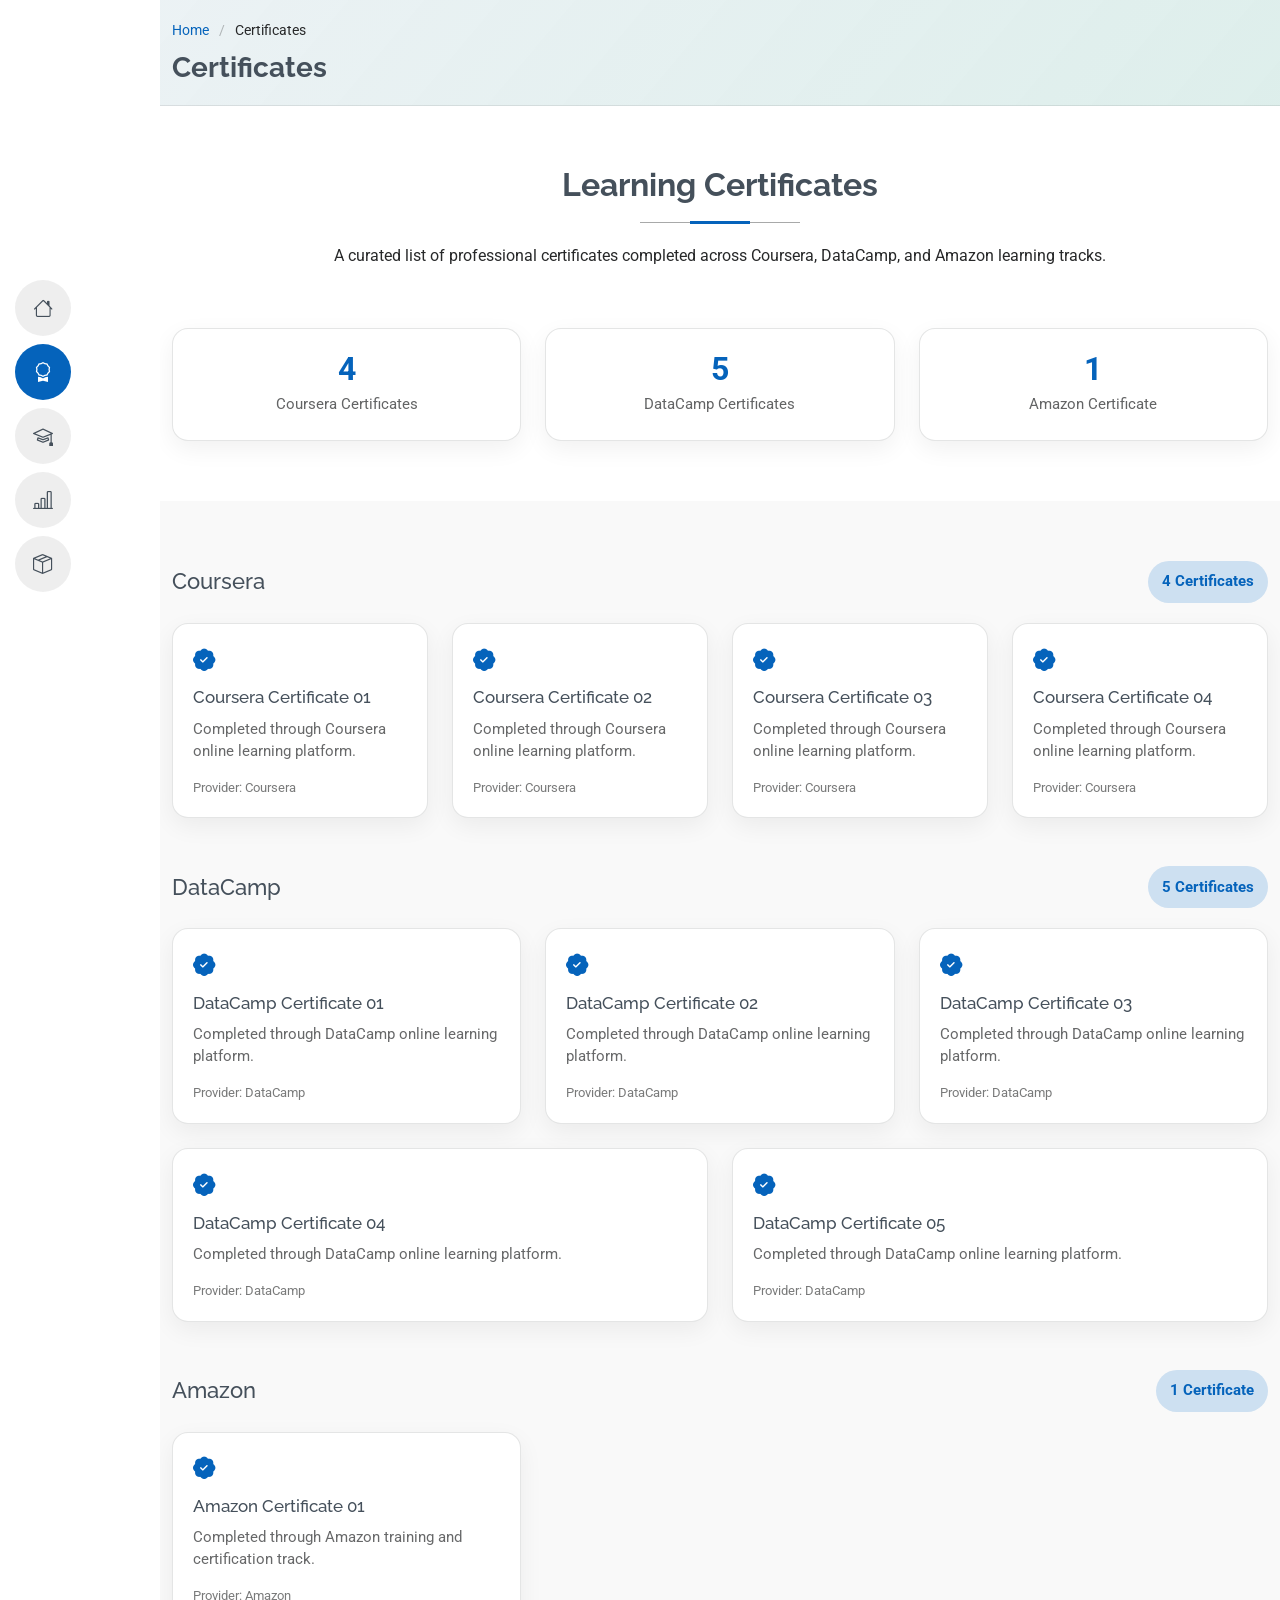
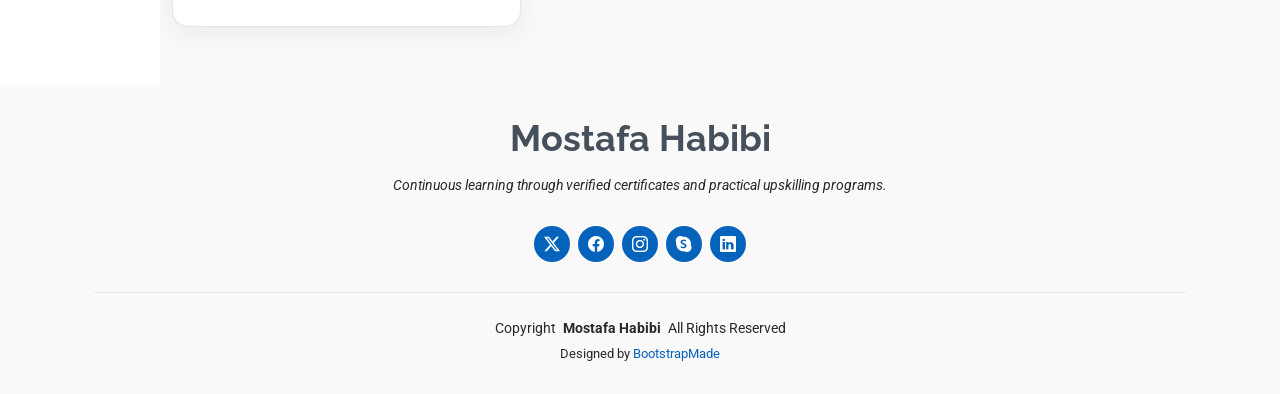
==== certificate.html @ 9004e22e "Create certificate and paper pages" ====
<!DOCTYPE html>
<html lang="en">

<head>
  <meta charset="utf-8">
  <meta content="width=device-width, initial-scale=1.0" name="viewport">
  <title>Certificates - Mostafa Habibi</title>
  <meta content="" name="description">
  <meta content="" name="keywords">

  <!-- Favicons -->
  <link href="assets/img/favicon.png" rel="icon">
  <link href="assets/img/apple-touch-icon.png" rel="apple-touch-icon">

  <!-- Fonts -->
  <link href="https://fonts.googleapis.com" rel="preconnect">
  <link href="https://fonts.gstatic.com" rel="preconnect" crossorigin>
  <link href="https://fonts.googleapis.com/css2?family=Roboto:ital,wght@0,100;0,300;0,400;0,500;0,700;0,900;1,100;1,300;1,400;1,500;1,700;1,900&family=Poppins:ital,wght@0,100;0,200;0,300;0,400;0,500;0,600;0,700;0,800;0,900;1,100;1,200;1,300;1,400;1,500;1,600;1,700;1,800;1,900&family=Raleway:ital,wght@0,100;0,200;0,300;0,400;0,500;0,600;0,700;0,800;0,900;1,100;1,200;1,300;1,400;1,500;1,600;1,700;1,800;1,900&display=swap" rel="stylesheet">

  <!-- Vendor CSS Files -->
  <link href="assets/vendor/bootstrap/css/bootstrap.min.css" rel="stylesheet">
  <link href="assets/vendor/bootstrap-icons/bootstrap-icons.css" rel="stylesheet">
  <link href="assets/vendor/aos/aos.css" rel="stylesheet">
  <link href="assets/vendor/glightbox/css/glightbox.min.css" rel="stylesheet">
  <link href="assets/vendor/swiper/swiper-bundle.min.css" rel="stylesheet">

  <!-- Main CSS File -->
  <link href="assets/css/main.css" rel="stylesheet">
  <link href="assets/css/certificate.css" rel="stylesheet">

  <!-- =======================================================
  * Template Name: MyResume
  * Template URL: https://bootstrapmade.com/free-html-bootstrap-template-my-resume/
  * Updated: Jun 29 2024 with Bootstrap v5.3.3
  * Author: BootstrapMade.com
  * License: https://bootstrapmade.com/license/
  ======================================================== -->
</head>

<body class="starter-page-page certificates-page">

  <header id="header" class="header d-flex flex-column justify-content-center">

    <i class="header-toggle d-xl-none bi bi-list"></i>

    <nav id="navmenu" class="navmenu">
      <ul>
        <li><a href="index.html"><i class="bi bi-house navicon"></i><span>Home</span></a></li>
        <li><a href="#certificate-overview" class="active"><i class="bi bi-award navicon"></i><span>Overview</span></a></li>
        <li><a href="#coursera"><i class="bi bi-mortarboard navicon"></i><span>Coursera</span></a></li>
        <li><a href="#datacamp"><i class="bi bi-bar-chart-line navicon"></i><span>DataCamp</span></a></li>
        <li><a href="#amazon"><i class="bi bi-box-seam navicon"></i><span>Amazon</span></a></li>
      </ul>
    </nav>

  </header>

  <main class="main">

    <!-- Page Title -->
    <div class="page-title" data-aos="fade">
      <div class="container">
        <nav class="breadcrumbs">
          <ol>
            <li><a href="index.html">Home</a></li>
            <li class="current">Certificates</li>
          </ol>
        </nav>
        <h1>Certificates</h1>
      </div>
    </div><!-- End Page Title -->

    <!-- Certificates Overview -->
    <section id="certificate-overview" class="certificates-overview section">

      <!-- Section Title -->
      <div class="container section-title" data-aos="fade-up">
        <h2>Learning Certificates</h2>
        <p>A curated list of professional certificates completed across Coursera, DataCamp, and Amazon learning tracks.</p>
      </div><!-- End Section Title -->

      <div class="container">
        <div class="row g-4">
          <div class="col-md-4" data-aos="fade-up" data-aos-delay="100">
            <div class="stats-card">
              <span class="stats-number">4</span>
              <p class="stats-label">Coursera Certificates</p>
            </div>
          </div>
          <div class="col-md-4" data-aos="fade-up" data-aos-delay="150">
            <div class="stats-card">
              <span class="stats-number">5</span>
              <p class="stats-label">DataCamp Certificates</p>
            </div>
          </div>
          <div class="col-md-4" data-aos="fade-up" data-aos-delay="200">
            <div class="stats-card">
              <span class="stats-number">1</span>
              <p class="stats-label">Amazon Certificate</p>
            </div>
          </div>
        </div>
      </div>

    </section><!-- /Certificates Overview -->

    <!-- Certificates List -->
    <section id="certificates-list" class="certificates-list section light-background">

      <div class="container" data-aos="fade-up">

        <div id="coursera" class="platform-block">
          <div class="platform-title">
            <h3>Coursera</h3>
            <span class="platform-count">4 Certificates</span>
          </div>
          <div class="row g-4">
            <div class="col-lg-3 col-md-6">
              <article class="certificate-card">
                <i class="bi bi-patch-check-fill cert-icon"></i>
                <h4>Coursera Certificate 01</h4>
                <p>Completed through Coursera online learning platform.</p>
                <div class="cert-meta">Provider: Coursera</div>
              </article>
            </div>
            <div class="col-lg-3 col-md-6">
              <article class="certificate-card">
                <i class="bi bi-patch-check-fill cert-icon"></i>
                <h4>Coursera Certificate 02</h4>
                <p>Completed through Coursera online learning platform.</p>
                <div class="cert-meta">Provider: Coursera</div>
              </article>
            </div>
            <div class="col-lg-3 col-md-6">
              <article class="certificate-card">
                <i class="bi bi-patch-check-fill cert-icon"></i>
                <h4>Coursera Certificate 03</h4>
                <p>Completed through Coursera online learning platform.</p>
                <div class="cert-meta">Provider: Coursera</div>
              </article>
            </div>
            <div class="col-lg-3 col-md-6">
              <article class="certificate-card">
                <i class="bi bi-patch-check-fill cert-icon"></i>
                <h4>Coursera Certificate 04</h4>
                <p>Completed through Coursera online learning platform.</p>
                <div class="cert-meta">Provider: Coursera</div>
              </article>
            </div>
          </div>
        </div>

        <div id="datacamp" class="platform-block">
          <div class="platform-title">
            <h3>DataCamp</h3>
            <span class="platform-count">5 Certificates</span>
          </div>
          <div class="row g-4">
            <div class="col-lg-4 col-md-6">
              <article class="certificate-card">
                <i class="bi bi-patch-check-fill cert-icon"></i>
                <h4>DataCamp Certificate 01</h4>
                <p>Completed through DataCamp online learning platform.</p>
                <div class="cert-meta">Provider: DataCamp</div>
              </article>
            </div>
            <div class="col-lg-4 col-md-6">
              <article class="certificate-card">
                <i class="bi bi-patch-check-fill cert-icon"></i>
                <h4>DataCamp Certificate 02</h4>
                <p>Completed through DataCamp online learning platform.</p>
                <div class="cert-meta">Provider: DataCamp</div>
              </article>
            </div>
            <div class="col-lg-4 col-md-6">
              <article class="certificate-card">
                <i class="bi bi-patch-check-fill cert-icon"></i>
                <h4>DataCamp Certificate 03</h4>
                <p>Completed through DataCamp online learning platform.</p>
                <div class="cert-meta">Provider: DataCamp</div>
              </article>
            </div>
            <div class="col-lg-6 col-md-6">
              <article class="certificate-card">
                <i class="bi bi-patch-check-fill cert-icon"></i>
                <h4>DataCamp Certificate 04</h4>
                <p>Completed through DataCamp online learning platform.</p>
                <div class="cert-meta">Provider: DataCamp</div>
              </article>
            </div>
            <div class="col-lg-6 col-md-6">
              <article class="certificate-card">
                <i class="bi bi-patch-check-fill cert-icon"></i>
                <h4>DataCamp Certificate 05</h4>
                <p>Completed through DataCamp online learning platform.</p>
                <div class="cert-meta">Provider: DataCamp</div>
              </article>
            </div>
          </div>
        </div>

        <div id="amazon" class="platform-block mb-0">
          <div class="platform-title">
            <h3>Amazon</h3>
            <span class="platform-count">1 Certificate</span>
          </div>
          <div class="row g-4">
            <div class="col-lg-4 col-md-6">
              <article class="certificate-card">
                <i class="bi bi-patch-check-fill cert-icon"></i>
                <h4>Amazon Certificate 01</h4>
                <p>Completed through Amazon training and certification track.</p>
                <div class="cert-meta">Provider: Amazon</div>
              </article>
            </div>
          </div>
        </div>

      </div>

    </section><!-- /Certificates List -->
  </main>

  <footer id="footer" class="footer position-relative light-background">
    <div class="container">
      <h3 class="sitename">Mostafa Habibi</h3>
      <p>Continuous learning through verified certificates and practical upskilling programs.</p>
      <div class="social-links d-flex justify-content-center">
        <a href=""><i class="bi bi-twitter-x"></i></a>
        <a href=""><i class="bi bi-facebook"></i></a>
        <a href=""><i class="bi bi-instagram"></i></a>
        <a href=""><i class="bi bi-skype"></i></a>
        <a href=""><i class="bi bi-linkedin"></i></a>
      </div>
      <div class="container">
        <div class="copyright">
          <span>Copyright</span> <strong class="px-1 sitename">Mostafa Habibi</strong> <span>All Rights Reserved</span>
        </div>
        <div class="credits">
          <!-- All the links in the footer should remain intact. -->
          <!-- You can delete the links only if you've purchased the pro version. -->
          <!-- Licensing information: https://bootstrapmade.com/license/ -->
          <!-- Purchase the pro version with working PHP/AJAX contact form: [buy-url] -->
          Designed by <a href="https://bootstrapmade.com/">BootstrapMade</a>
        </div>
      </div>
    </div>
  </footer>

  <!-- Scroll Top -->
  <a href="#" id="scroll-top" class="scroll-top d-flex align-items-center justify-content-center"><i class="bi bi-arrow-up-short"></i></a>

  <!-- Preloader -->
  <div id="preloader"></div>

  <!-- Vendor JS Files -->
  <script src="assets/vendor/bootstrap/js/bootstrap.bundle.min.js"></script>
  <script src="assets/vendor/php-email-form/validate.js"></script>
  <script src="assets/vendor/aos/aos.js"></script>
  <script src="assets/vendor/typed.js/typed.umd.js"></script>
  <script src="assets/vendor/purecounter/purecounter_vanilla.js"></script>
  <script src="assets/vendor/waypoints/noframework.waypoints.js"></script>
  <script src="assets/vendor/glightbox/js/glightbox.min.js"></script>
  <script src="assets/vendor/swiper/swiper-bundle.min.js"></script>

  <!-- Main JS File -->
  <script src="assets/js/main.js"></script>

</body>

</html>
---- assets/css/main.css ----
/**
* Template Name: MyResume
* Template URL: https://bootstrapmade.com/free-html-bootstrap-template-my-resume/
* Updated: Jun 29 2024 with Bootstrap v5.3.3
* Author: BootstrapMade.com
* License: https://bootstrapmade.com/license/
*/

/*--------------------------------------------------------------
# Font & Color Variables
# Help: https://bootstrapmade.com/color-system/
--------------------------------------------------------------*/
/* Fonts */
:root {
  --default-font: "Roboto",  system-ui, -apple-system, "Segoe UI", Roboto, "Helvetica Neue", Arial, "Noto Sans", "Liberation Sans", sans-serif, "Apple Color Emoji", "Segoe UI Emoji", "Segoe UI Symbol", "Noto Color Emoji";
  --heading-font: "Raleway",  sans-serif;
  --nav-font: "Poppins",  sans-serif;
}

/* Global Colors - The following color variables are used throughout the website. Updating them here will change the color scheme of the entire website */
:root { 
  --background-color: #ffffff; /* Background color for the entire website, including individual sections */
  --default-color: #272829; /* Default color used for the majority of the text content across the entire website */
  --heading-color: #45505b; /* Color for headings, subheadings and title throughout the website */
  --accent-color: #0563bb; /* Accent color that represents your brand on the website. It's used for buttons, links, and other elements that need to stand out */
  --surface-color: #ffffff; /* The surface color is used as a background of boxed elements within sections, such as cards, icon boxes, or other elements that require a visual separation from the global background. */
  --contrast-color: #ffffff; /* Contrast color for text, ensuring readability against backgrounds of accent, heading, or default colors. */
}

/* Nav Menu Colors - The following color variables are used specifically for the navigation menu. They are separate from the global colors to allow for more customization options */
:root {
  --nav-color: #45505b;  /* The default color of the main navmenu links */
  --nav-hover-color: #0563bb; /* Applied to main navmenu links when they are hovered over or active */
  --nav-mobile-background-color: #ffffff; /* Used as the background color for mobile navigation menu */
  --nav-dropdown-background-color: #ffffff; /* Used as the background color for dropdown items that appear when hovering over primary navigation items */
  --nav-dropdown-color: #212529; /* Used for navigation links of the dropdown items in the navigation menu. */
  --nav-dropdown-hover-color: #0563bb; /* Similar to --nav-hover-color, this color is applied to dropdown navigation links when they are hovered over. */
}

/* Color Presets - These classes override global colors when applied to any section or element, providing reuse of the sam color scheme. */

.light-background {
  --background-color: #f9f9f9;
  --surface-color: #ffffff;
}

.dark-background {
  --background-color: #060606;
  --default-color: #ffffff;
  --heading-color: #ffffff;
  --surface-color: #252525;
  --contrast-color: #ffffff;
}

/* Smooth scroll */
:root {
  scroll-behavior: smooth;
}

/*--------------------------------------------------------------
# General Styling & Shared Classes
--------------------------------------------------------------*/
body {
  color: var(--default-color);
  background-color: var(--background-color);
  font-family: var(--default-font);
}

a {
  color: var(--accent-color);
  text-decoration: none;
  transition: 0.3s;
}

a:hover {
  color: color-mix(in srgb, var(--accent-color), transparent 25%);
  text-decoration: none;
}

h1,
h2,
h3,
h4,
h5,
h6 {
  color: var(--heading-color);
  font-family: var(--heading-font);
}

/* PHP Email Form Messages
------------------------------*/
.php-email-form .error-message {
  display: none;
  background: #df1529;
  color: #ffffff;
  text-align: left;
  padding: 15px;
  margin-bottom: 24px;
  font-weight: 600;
}

.php-email-form .sent-message {
  display: none;
  color: #ffffff;
  background: #059652;
  text-align: center;
  padding: 15px;
  margin-bottom: 24px;
  font-weight: 600;
}

.php-email-form .loading {
  display: none;
  background: var(--surface-color);
  text-align: center;
  padding: 15px;
  margin-bottom: 24px;
}

.php-email-form .loading:before {
  content: "";
  display: inline-block;
  border-radius: 50%;
  width: 24px;
  height: 24px;
  margin: 0 10px -6px 0;
  border: 3px solid var(--accent-color);
  border-top-color: var(--surface-color);
  animation: php-email-form-loading 1s linear infinite;
}

@keyframes php-email-form-loading {
  0% {
    transform: rotate(0deg);
  }

  100% {
    transform: rotate(360deg);
  }
}

/*--------------------------------------------------------------
# Global Header
--------------------------------------------------------------*/
.header {
  color: var(--default-color);
  position: fixed;
  top: 0;
  left: 0;
  bottom: 0;
  padding: 0 15px;
  transition: all ease-in-out 0.3s;
  overflow-y: auto;
  z-index: 997;
  min-width: 200px;
}

@media (max-width: 1199px) {
  .header {
    background-color: var(--background-color);
    border-right: 1px solid color-mix(in srgb, var(--default-color), transparent 90%);
    width: 300px;
    left: -100%;
  }
}

@media (min-width: 1200px) and (max-width: 1600px) {
  .header~main {
    margin-left: 160px;
  }

  .header~main .hero {
    margin-left: -160px;
    width: 100vw;
  }
}

.header.header-show {
  left: 0;
}

.header .header-toggle {
  color: var(--contrast-color);
  background-color: var(--accent-color);
  font-size: 22px;
  display: flex;
  align-items: center;
  justify-content: center;
  width: 40px;
  height: 40px;
  border-radius: 50%;
  cursor: pointer;
  position: fixed;
  top: 15px;
  right: 15px;
  z-index: 9999;
  transition: background-color 0.3s;
}

.header .header-toggle:hover {
  color: var(--contrast-color);
  background-color: color-mix(in srgb, var(--accent-color) 90%, white 15%);
}

/*--------------------------------------------------------------
# Navigation Menu
--------------------------------------------------------------*/
.navmenu {
  padding: 0;
  z-index: 9997;
}

.navmenu ul {
  list-style: none;
  padding: 0 0 20px 0;
  margin: 0;
  width: 140px;
}

.navmenu a,
.navmenu a:focus {
  color: var(--nav-color);
  font-family: var(--nav-font);
  display: flex;
  align-items: center;
  padding: 10px 18px;
  margin-bottom: 8px;
  font-size: 15px;
  border-radius: 50px;
  background: color-mix(in srgb, var(--default-color), transparent 92%);
  height: 56px;
  width: 100%;
  overflow: hidden;
  transition: 0.3s;
}

.navmenu a i,
.navmenu a:focus i {
  font-size: 20px;
}

.navmenu a span,
.navmenu a:focus span {
  padding: 0 5px 0 7px;
}

@media (min-width: 992px) {

  .navmenu a,
  .navmenu a:focus {
    max-width: 56px;
  }

  .navmenu a span,
  .navmenu a:focus span {
    display: none;
  }
}

.navmenu a:hover,
.navmenu .active,
.navmenu .active:focus,
.navmenu li:hover>a {
  color: var(--contrast-color);
  background: var(--nav-hover-color);
}

.navmenu a:hover,
.navmenu li:hover>a {
  max-width: 100%;
  color: var(--contrast-color);
}

.navmenu a:hover span,
.navmenu li:hover>a span {
  display: block;
}

/*--------------------------------------------------------------
# Global Footer
--------------------------------------------------------------*/
.footer {
  color: var(--default-color);
  background-color: var(--background-color);
  font-size: 14px;
  text-align: center;
  padding: 30px 0;
  position: relative;
}

.footer h3 {
  font-size: 36px;
  font-weight: 700;
  position: relative;
  padding: 0;
  margin: 0 0 15px 0;
}

.footer p {
  font-size: 15;
  font-style: italic;
  padding: 0;
  margin: 0 0 30px 0;
}

.footer .social-links {
  margin: 0 0 30px 0;
}

.footer .social-links a {
  font-size: 16px;
  display: flex;
  align-items: center;
  justify-content: center;
  background: var(--accent-color);
  color: var(--contrast-color);
  line-height: 1;
  margin: 0 4px;
  border-radius: 50%;
  text-align: center;
  width: 36px;
  height: 36px;
  transition: 0.3s;
}

.footer .social-links a:hover {
  background: color-mix(in srgb, var(--accent-color), transparent 20%);
  text-decoration: none;
}

.footer .copyright {
  padding-top: 25px;
  border-top: 1px solid color-mix(in srgb, var(--default-color), transparent 90%);
}

.footer .credits {
  font-size: 13px;
  padding-top: 5px;
}

/*--------------------------------------------------------------
# Preloader
--------------------------------------------------------------*/
#preloader {
  position: fixed;
  inset: 0;
  z-index: 999999;
  overflow: hidden;
  background: var(--background-color);
  transition: all 0.6s ease-out;
}

#preloader:before {
  content: "";
  position: fixed;
  top: calc(50% - 30px);
  left: calc(50% - 30px);
  border: 6px solid #ffffff;
  border-color: var(--accent-color) transparent var(--accent-color) transparent;
  border-radius: 50%;
  width: 60px;
  height: 60px;
  animation: animate-preloader 1.5s linear infinite;
}

@keyframes animate-preloader {
  0% {
    transform: rotate(0deg);
  }

  100% {
    transform: rotate(360deg);
  }
}

/*--------------------------------------------------------------
# Scroll Top Button
--------------------------------------------------------------*/
.scroll-top {
  position: fixed;
  visibility: hidden;
  opacity: 0;
  right: 15px;
  bottom: -15px;
  z-index: 99999;
  background-color: var(--accent-color);
  width: 44px;
  height: 44px;
  border-radius: 50px;
  transition: all 0.4s;
}

.scroll-top i {
  font-size: 24px;
  color: var(--contrast-color);
  line-height: 0;
}

.scroll-top:hover {
  background-color: color-mix(in srgb, var(--accent-color), transparent 20%);
  color: var(--contrast-color);
}

.scroll-top.active {
  visibility: visible;
  opacity: 1;
  bottom: 15px;
}

/*--------------------------------------------------------------
# Disable aos animation delay on mobile devices
--------------------------------------------------------------*/
@media screen and (max-width: 768px) {
  [data-aos-delay] {
    transition-delay: 0 !important;
  }
}

/*--------------------------------------------------------------
# Global Page Titles & Breadcrumbs
--------------------------------------------------------------*/
.page-title {
  --background-color: color-mix(in srgb, var(--default-color), transparent 96%);
  color: var(--default-color);
  background-color: var(--background-color);
  padding: 20px 0;
  position: relative;
}

.page-title h1 {
  font-size: 28px;
  font-weight: 700;
  margin: 0;
}

.page-title .breadcrumbs ol {
  display: flex;
  flex-wrap: wrap;
  list-style: none;
  padding: 0 0 10px 0;
  margin: 0;
  font-size: 14px;
  font-weight: 400;
}

.page-title .breadcrumbs ol li+li {
  padding-left: 10px;
}

.page-title .breadcrumbs ol li+li::before {
  content: "/";
  display: inline-block;
  padding-right: 10px;
  color: color-mix(in srgb, var(--default-color), transparent 70%);
}

/*--------------------------------------------------------------
# Global Sections
--------------------------------------------------------------*/
section,
.section {
  color: var(--default-color);
  background-color: var(--background-color);
  padding: 60px 0;
  overflow: clip;
}

/*--------------------------------------------------------------
# Global Section Titles
--------------------------------------------------------------*/
.section-title {
  text-align: center;
  padding-bottom: 60px;
  position: relative;
}

.section-title h2 {
  font-size: 32px;
  font-weight: 700;
  margin-bottom: 20px;
  padding-bottom: 20px;
  position: relative;
}

.section-title h2:before {
  content: "";
  position: absolute;
  display: block;
  width: 160px;
  height: 1px;
  background: color-mix(in srgb, var(--default-color), transparent 60%);
  left: 0;
  right: 0;
  bottom: 1px;
  margin: auto;
}

.section-title h2::after {
  content: "";
  position: absolute;
  display: block;
  width: 60px;
  height: 3px;
  background: var(--accent-color);
  left: 0;
  right: 0;
  bottom: 0;
  margin: auto;
}

.section-title p {
  margin-bottom: 0;
}

/*--------------------------------------------------------------
# Hero Section
--------------------------------------------------------------*/
.hero {
  width: 100%;
  min-height: 100vh;
  position: relative;
  padding: 80px 0;
  display: flex;
  align-items: center;
  justify-content: center;
}

.hero img {
  position: absolute;
  inset: 0;
  display: block;
  width: 100%;
  height: 100%;
  object-fit: cover;
  z-index: 1;
}

.hero:before {
  content: "";
  background: color-mix(in srgb, var(--background-color), transparent 30%);
  position: absolute;
  inset: 0;
  z-index: 2;
}

.hero .container {
  position: relative;
  z-index: 3;
}

.hero h2 {
  margin: 0;
  font-size: 64px;
  font-weight: 700;
}

.hero p {
  margin: 5px 0 0 0;
  font-size: 26px;
}

.hero p span {
  letter-spacing: 1px;
  border-bottom: 2px solid var(--accent-color);
}

.hero .social-links {
  margin-top: 25px;
}

.hero .social-links a {
  font-size: 20px;
  display: inline-block;
  color: color-mix(in srgb, var(--default-color), transparent 30%);
  line-height: 1;
  margin-right: 20px;
  transition: 0.3s;
}

.hero .social-links a:hover {
  color: var(--accent-color);
}

@media (max-width: 768px) {
  .hero h2 {
    font-size: 32px;
  }

  .hero p {
    font-size: 20px;
  }
}

/*--------------------------------------------------------------
# About Section
--------------------------------------------------------------*/
.about .content h2 {
  font-weight: 700;
  font-size: 24px;
}

.about .content ul {
  list-style: none;
  padding: 0;
}

.about .content ul li {
  margin-bottom: 20px;
  display: flex;
  align-items: center;
}

.about .content ul strong {
  margin-right: 10px;
}

.about .content ul i {
  font-size: 16px;
  margin-right: 5px;
  color: var(--accent-color);
  line-height: 0;
}

/*--------------------------------------------------------------
# Stats Section
--------------------------------------------------------------*/
.stats i {
  background-color: var(--accent-color);
  color: var(--contrast-color);
  width: 54px;
  height: 54px;
  font-size: 24px;
  border-radius: 50px;
  display: inline-flex;
  align-items: center;
  justify-content: center;
  position: relative;
  z-index: 1;
}

.stats .stats-item {
  margin-top: 10px;
  width: 100%;
  position: relative;
  text-align: center;
  z-index: 0;
}

.stats .stats-item span {
  font-size: 36px;
  display: block;
  font-weight: 700;
  color: color-mix(in srgb, var(--default-color), transparent 20%);
}

.stats .stats-item p {
  padding: 0;
  margin: 0;
  color: color-mix(in srgb, var(--default-color), transparent 50%);
  font-size: 16px;
}

/*--------------------------------------------------------------
# Skills Section
--------------------------------------------------------------*/
.skills .progress {
  height: 60px;
  display: block;
  background: none;
  border-radius: 0;
}

.skills .progress .skill {
  color: var(--heading-color);
  padding: 0;
  margin: 0 0 6px 0;
  text-transform: uppercase;
  display: block;
  font-weight: 600;
  font-family: var(--heading-font);
}

.skills .progress .skill .val {
  float: right;
  font-style: normal;
}

.skills .progress-bar-wrap {
  background: color-mix(in srgb, var(--default-color), transparent 90%);
  height: 10px;
}

.skills .progress-bar {
  width: 1px;
  height: 10px;
  transition: 0.9s;
  background-color: var(--accent-color);
}

/*--------------------------------------------------------------
# Resume Section
--------------------------------------------------------------*/
.resume .resume-title {
  color: var(--heading-color);
  font-size: 26px;
  font-weight: 700;
  margin-top: 20px;
  margin-bottom: 20px;
}

.resume .resume-item {
  padding: 0 0 20px 20px;
  margin-top: -2px;
  border-left: 2px solid var(--accent-color);
  position: relative;
}

.resume .resume-item h4 {
  line-height: 18px;
  font-size: 18px;
  font-weight: 600;
  text-transform: uppercase;
  color: color-mix(in srgb, var(--default-color), transparent 20%);
  margin-bottom: 10px;
}

.resume .resume-item h5 {
  font-size: 16px;
  padding: 5px 15px;
  display: inline-block;
  font-weight: 600;
  margin-bottom: 10px;
}

.resume .resume-item ul {
  padding-left: 20px;
}

.resume .resume-item ul li {
  padding-bottom: 10px;
}

.resume .resume-item:last-child {
  padding-bottom: 0;
}

.resume .resume-item::before {
  content: "";
  position: absolute;
  width: 16px;
  height: 16px;
  border-radius: 50px;
  left: -9px;
  top: 0;
  background: var(--background-color);
  border: 2px solid var(--accent-color);
}

/*--------------------------------------------------------------
# Portfolio Section
--------------------------------------------------------------*/
.portfolio .portfolio-filters {
  padding: 0;
  margin: 0 auto 20px auto;
  list-style: none;
  text-align: center;
}

.portfolio .portfolio-filters li {
  cursor: pointer;
  display: inline-block;
  padding: 8px 20px 10px 20px;
  margin: 0;
  font-size: 15px;
  font-weight: 500;
  line-height: 1;
  margin-bottom: 5px;
  border-radius: 50px;
  transition: all 0.3s ease-in-out;
  font-family: var(--heading-font);
}

.portfolio .portfolio-filters li:hover,
.portfolio .portfolio-filters li.filter-active {
  color: var(--contrast-color);
  background-color: var(--accent-color);
}

.portfolio .portfolio-filters li:first-child {
  margin-left: 0;
}

.portfolio .portfolio-filters li:last-child {
  margin-right: 0;
}

@media (max-width: 575px) {
  .portfolio .portfolio-filters li {
    font-size: 14px;
    margin: 0 0 10px 0;
  }
}

.portfolio .portfolio-item {
  position: relative;
  overflow: hidden;
}

.portfolio .portfolio-item .portfolio-info {
  opacity: 0;
  position: absolute;
  left: 12px;
  right: 12px;
  bottom: -100%;
  z-index: 3;
  transition: all ease-in-out 0.5s;
  background: color-mix(in srgb, var(--background-color), transparent 10%);
  padding: 15px;
}

.portfolio .portfolio-item .portfolio-info h4 {
  font-size: 18px;
  font-weight: 600;
  padding-right: 50px;
}

.portfolio .portfolio-item .portfolio-info p {
  color: color-mix(in srgb, var(--default-color), transparent 30%);
  font-size: 14px;
  margin-bottom: 0;
  padding-right: 50px;
}

.portfolio .portfolio-item .portfolio-info .preview-link,
.portfolio .portfolio-item .portfolio-info .details-link {
  position: absolute;
  right: 50px;
  font-size: 24px;
  top: calc(50% - 14px);
  color: color-mix(in srgb, var(--default-color), transparent 30%);
  transition: 0.3s;
  line-height: 0;
}

.portfolio .portfolio-item .portfolio-info .preview-link:hover,
.portfolio .portfolio-item .portfolio-info .details-link:hover {
  color: var(--accent-color);
}

.portfolio .portfolio-item .portfolio-info .details-link {
  right: 14px;
  font-size: 28px;
}

.portfolio .portfolio-item:hover .portfolio-info {
  opacity: 1;
  bottom: 0;
}

/*--------------------------------------------------------------
# Services Section
--------------------------------------------------------------*/
.services .service-item {
  background-color: var(--surface-color);
  box-shadow: 0px 5px 90px 0px rgba(0, 0, 0, 0.1);
  height: 100%;
  padding: 60px 30px;
  text-align: center;
  transition: 0.3s;
  border-radius: 5px;
}

.services .service-item .icon {
  margin: 0 auto;
  width: 100px;
  height: 100px;
  display: flex;
  align-items: center;
  justify-content: center;
  transition: ease-in-out 0.3s;
  position: relative;
}

.services .service-item .icon i {
  font-size: 36px;
  transition: 0.5s;
  position: relative;
}

.services .service-item .icon svg {
  position: absolute;
  top: 0;
  left: 0;
}

.services .service-item .icon svg path {
  transition: 0.5s;
  fill: color-mix(in srgb, var(--default-color), transparent 95%);
}

.services .service-item h3 {
  font-weight: 700;
  margin: 10px 0 15px 0;
  font-size: 22px;
}

.services .service-item p {
  line-height: 24px;
  font-size: 14px;
  margin-bottom: 0;
}

.services .service-item:hover {
  box-shadow: 0px 5px 35px 0px rgba(0, 0, 0, 0.1);
}

.services .service-item.item-cyan i {
  color: #0dcaf0;
}

.services .service-item.item-cyan:hover .icon i {
  color: #fff;
}

.services .service-item.item-cyan:hover .icon path {
  fill: #0dcaf0;
}

.services .service-item.item-orange i {
  color: #fd7e14;
}

.services .service-item.item-orange:hover .icon i {
  color: #fff;
}

.services .service-item.item-orange:hover .icon path {
  fill: #fd7e14;
}

.services .service-item.item-teal i {
  color: #20c997;
}

.services .service-item.item-teal:hover .icon i {
  color: #fff;
}

.services .service-item.item-teal:hover .icon path {
  fill: #20c997;
}

.services .service-item.item-red i {
  color: #df1529;
}

.services .service-item.item-red:hover .icon i {
  color: #fff;
}

.services .service-item.item-red:hover .icon path {
  fill: #df1529;
}

.services .service-item.item-indigo i {
  color: #6610f2;
}

.services .service-item.item-indigo:hover .icon i {
  color: #fff;
}

.services .service-item.item-indigo:hover .icon path {
  fill: #6610f2;
}

.services .service-item.item-pink i {
  color: #f3268c;
}

.services .service-item.item-pink:hover .icon i {
  color: #fff;
}

.services .service-item.item-pink:hover .icon path {
  fill: #f3268c;
}

/*--------------------------------------------------------------
# Awards Section
--------------------------------------------------------------*/
.awards .swiper {
  overflow: hidden;
}

.awards .award-item .award-content {
  border-left: 3px solid var(--accent-color);
  padding-left: 30px;
}

.awards .award-item .award-img {
  border-radius: 16px;
  border: 4px solid var(--background-color);
  margin: 0 auto;
}

.awards .award-item h3 {
  font-size: 20px;
  font-weight: bold;
  margin: 10px 0 5px 0;
}

.awards .award-item .award-meta {
  display: inline-flex;
  align-items: center;
  gap: 8px;
  font-size: 14px;
  color: color-mix(in srgb, var(--default-color), transparent 40%);
  margin: 0 0 10px;
}

.awards .award-item .award-meta i {
  color: #ffc107;
}

.awards .award-item p {
  font-style: normal;
}

.awards .swiper-wrapper {
  height: auto;
}

.awards .swiper-pagination {
  margin-top: 30px;
  position: relative;
}

.awards .swiper-pagination .swiper-pagination-bullet {
  width: 12px;
  height: 12px;
  background-color: color-mix(in srgb, var(--default-color), transparent 85%);
  opacity: 1;
}

.awards .swiper-pagination .swiper-pagination-bullet-active {
  background-color: var(--accent-color);
}

/*--------------------------------------------------------------
# Contact Section
--------------------------------------------------------------*/
.contact .info-item+.info-item {
  margin-top: 40px;
}

.contact .info-item i {
  color: var(--accent-color);
  background: color-mix(in srgb, var(--accent-color), transparent 92%);
  font-size: 20px;
  width: 44px;
  height: 44px;
  display: flex;
  justify-content: center;
  align-items: center;
  border-radius: 50px;
  transition: all 0.3s ease-in-out;
  margin-right: 15px;
}

.contact .info-item h3 {
  padding: 0;
  font-size: 18px;
  font-weight: 700;
  margin-bottom: 5px;
}

.contact .info-item p {
  padding: 0;
  margin-bottom: 0;
  font-size: 14px;
}

.contact .info-item:hover i {
  background: var(--accent-color);
  color: var(--contrast-color);
}

.contact .php-email-form {
  height: 100%;
}

.contact .php-email-form input[type=text],
.contact .php-email-form input[type=email],
.contact .php-email-form textarea {
  font-size: 14px;
  padding: 10px 15px;
  box-shadow: none;
  border-radius: 0;
  color: var(--default-color);
  background-color: color-mix(in srgb, var(--background-color), transparent 50%);
  border-color: color-mix(in srgb, var(--default-color), transparent 80%);
}

.contact .php-email-form input[type=text]:focus,
.contact .php-email-form input[type=email]:focus,
.contact .php-email-form textarea:focus {
  border-color: var(--accent-color);
}

.contact .php-email-form input[type=text]::placeholder,
.contact .php-email-form input[type=email]::placeholder,
.contact .php-email-form textarea::placeholder {
  color: color-mix(in srgb, var(--default-color), transparent 70%);
}

.contact .php-email-form button[type=submit] {
  color: var(--contrast-color);
  background: var(--accent-color);
  border: 0;
  padding: 10px 30px;
  transition: 0.4s;
  border-radius: 50px;
}

.contact .php-email-form button[type=submit]:hover {
  background: color-mix(in srgb, var(--accent-color), transparent 25%);
}

/*--------------------------------------------------------------
# Portfolio Details Section
--------------------------------------------------------------*/
.portfolio-details .portfolio-details-slider img {
  width: 100%;
}

.portfolio-details .swiper-wrapper {
  height: auto;
}

.portfolio-details .swiper-button-prev,
.portfolio-details .swiper-button-next {
  width: 48px;
  height: 48px;
}

.portfolio-details .swiper-button-prev:after,
.portfolio-details .swiper-button-next:after {
  color: rgba(255, 255, 255, 0.8);
  background-color: rgba(0, 0, 0, 0.15);
  font-size: 24px;
  border-radius: 50%;
  width: 48px;
  height: 48px;
  display: flex;
  align-items: center;
  justify-content: center;
  transition: 0.3s;
}

.portfolio-details .swiper-button-prev:hover:after,
.portfolio-details .swiper-button-next:hover:after {
  background-color: rgba(0, 0, 0, 0.3);
}

@media (max-width: 575px) {

  .portfolio-details .swiper-button-prev,
  .portfolio-details .swiper-button-next {
    display: none;
  }
}

.portfolio-details .swiper-pagination {
  margin-top: 20px;
  position: relative;
}

.portfolio-details .swiper-pagination .swiper-pagination-bullet {
  width: 10px;
  height: 10px;
  background-color: color-mix(in srgb, var(--default-color), transparent 85%);
  opacity: 1;
}

.portfolio-details .swiper-pagination .swiper-pagination-bullet-active {
  background-color: var(--accent-color);
}

.portfolio-details .portfolio-info h3 {
  font-size: 22px;
  font-weight: 700;
  margin-bottom: 20px;
  padding-bottom: 20px;
  position: relative;
}

.portfolio-details .portfolio-info h3:after {
  content: "";
  position: absolute;
  display: block;
  width: 50px;
  height: 3px;
  background: var(--accent-color);
  left: 0;
  bottom: 0;
}

.portfolio-details .portfolio-info ul {
  list-style: none;
  padding: 0;
  font-size: 15px;
}

.portfolio-details .portfolio-info ul li {
  display: flex;
  flex-direction: column;
  padding-bottom: 15px;
}

.portfolio-details .portfolio-info ul strong {
  text-transform: uppercase;
  font-weight: 400;
  color: color-mix(in srgb, var(--default-color), transparent 50%);
  font-size: 14px;
}

.portfolio-details .portfolio-info .btn-visit {
  padding: 8px 40px;
  background: var(--accent-color);
  color: var(--contrast-color);
  border-radius: 50px;
  transition: 0.3s;
}

.portfolio-details .portfolio-info .btn-visit:hover {
  background: color-mix(in srgb, var(--accent-color), transparent 20%);
}

.portfolio-details .portfolio-description h2 {
  font-size: 26px;
  font-weight: 700;
  margin-bottom: 20px;
}

.portfolio-details .portfolio-description p {
  padding: 0;
}

.portfolio-details .portfolio-description .testimonial-item {
  padding: 30px 30px 0 30px;
  position: relative;
  background: color-mix(in srgb, var(--default-color), transparent 97%);
  margin-bottom: 50px;
}

.portfolio-details .portfolio-description .testimonial-item .testimonial-img {
  width: 90px;
  border-radius: 50px;
  border: 6px solid var(--background-color);
  float: left;
  margin: 0 10px 0 0;
}

.portfolio-details .portfolio-description .testimonial-item h3 {
  font-size: 18px;
  font-weight: bold;
  margin: 15px 0 5px 0;
  padding-top: 20px;
}

.portfolio-details .portfolio-description .testimonial-item h4 {
  font-size: 14px;
  color: #6c757d;
  margin: 0;
}

.portfolio-details .portfolio-description .testimonial-item .quote-icon-left,
.portfolio-details .portfolio-description .testimonial-item .quote-icon-right {
  color: color-mix(in srgb, var(--accent-color), transparent 50%);
  font-size: 26px;
  line-height: 0;
}

.portfolio-details .portfolio-description .testimonial-item .quote-icon-left {
  display: inline-block;
  left: -5px;
  position: relative;
}

.portfolio-details .portfolio-description .testimonial-item .quote-icon-right {
  display: inline-block;
  right: -5px;
  position: relative;
  top: 10px;
  transform: scale(-1, -1);
}

.portfolio-details .portfolio-description .testimonial-item p {
  font-style: italic;
  margin: 0 0 15px 0 0 0;
  padding: 0;
}

/*--------------------------------------------------------------
# Service Details Section
--------------------------------------------------------------*/
.service-details .service-box {
  padding: 20px;
  box-shadow: 0px 2px 20px rgba(0, 0, 0, 0.1);
}

.service-details .service-box+.service-box {
  margin-top: 30px;
}

.service-details .service-box h4 {
  font-size: 20px;
  font-weight: 700;
  border-bottom: 2px solid color-mix(in srgb, var(--default-color), transparent 92%);
  padding-bottom: 15px;
  margin-bottom: 15px;
}

.service-details .services-list a {
  color: color-mix(in srgb, var(--default-color), transparent 20%);
  background-color: color-mix(in srgb, var(--default-color), transparent 96%);
  display: flex;
  align-items: center;
  padding: 12px 15px;
  margin-top: 15px;
  transition: 0.3s;
}

.service-details .services-list a:first-child {
  margin-top: 0;
}

.service-details .services-list a i {
  font-size: 16px;
  margin-right: 8px;
  color: var(--accent-color);
}

.service-details .services-list a.active {
  color: var(--contrast-color);
  background-color: var(--accent-color);
}

.service-details .services-list a.active i {
  color: var(--contrast-color);
}

.service-details .services-list a:hover {
  background-color: color-mix(in srgb, var(--accent-color), transparent 95%);
  color: var(--accent-color);
}

.service-details .download-catalog a {
  color: var(--default-color);
  display: flex;
  align-items: center;
  padding: 10px 0;
  transition: 0.3s;
  border-top: 1px solid color-mix(in srgb, var(--default-color), transparent 90%);
}

.service-details .download-catalog a:first-child {
  border-top: 0;
  padding-top: 0;
}

.service-details .download-catalog a:last-child {
  padding-bottom: 0;
}

.service-details .download-catalog a i {
  font-size: 24px;
  margin-right: 8px;
  color: var(--accent-color);
}

.service-details .download-catalog a:hover {
  color: var(--accent-color);
}

.service-details .help-box {
  background-color: var(--accent-color);
  color: var(--contrast-color);
  margin-top: 30px;
  padding: 30px 15px;
}

.service-details .help-box .help-icon {
  font-size: 48px;
}

.service-details .help-box h4,
.service-details .help-box a {
  color: var(--contrast-color);
}

.service-details .services-img {
  margin-bottom: 20px;
}

.service-details h3 {
  font-size: 26px;
  font-weight: 700;
}

.service-details p {
  font-size: 15px;
}

.service-details ul {
  list-style: none;
  padding: 0;
  font-size: 15px;
}

.service-details ul li {
  padding: 5px 0;
  display: flex;
  align-items: center;
}

.service-details ul i {
  font-size: 20px;
  margin-right: 8px;
  color: var(--accent-color);
}

/*--------------------------------------------------------------
# Starter Section Section
--------------------------------------------------------------*/
.starter-section {
  /* Add your styles here */
}


.papers-grid {
  display: grid;
  grid-template-columns: repeat(2, 1fr);
  gap: 24px;
}

.paper-card {
  background: #fff;
  border: 1px solid #e6eaf0;
  border-radius: 12px;
  padding: 24px;
  height: 100%;
  box-shadow: 0 4px 14px rgba(0, 0, 0, 0.04);
  transition: 0.3s ease;
}

.paper-card:hover {
  transform: translateY(-4px);
  box-shadow: 0 8px 24px rgba(0, 0, 0, 0.08);
}

.paper-card h3 {
  font-size: 20px;
  font-weight: 600;
  margin-bottom: 10px;
  line-height: 1.4;
}

.paper-meta {
  font-size: 14px;
  color: #6c757d;
  margin-bottom: 12px;
}

.paper-card p {
  font-size: 15px;
  line-height: 1.7;
  margin-bottom: 16px;
}

.paper-badge {
  display: inline-block;
  margin-bottom: 14px;
  padding: 6px 12px;
  font-size: 13px;
  font-weight: 600;
  color: #fff;
  background: #149ddd;
  border-radius: 999px;
}

.paper-links {
  display: flex;
  gap: 10px;
  flex-wrap: wrap;
}

.btn-paper {
  display: inline-block;
  padding: 8px 16px;
  border-radius: 6px;
  text-decoration: none;
  font-size: 14px;
  font-weight: 500;
  border: 1px solid #149ddd;
  color: #149ddd;
  transition: 0.3s ease;
}

.btn-paper:hover {
  background: #149ddd;
  color: #fff;
}

@media (max-width: 768px) {
  .papers-grid {
    grid-template-columns: 1fr;
  }
}
---- assets/css/certificate.css ----
.certificates-page .page-title {
  background: linear-gradient(130deg, rgba(5, 87, 120, 0.08), rgba(18, 138, 116, 0.14));
  border-bottom: 1px solid color-mix(in srgb, var(--default-color), transparent 90%);
}

.certificates-overview .stats-card,
.certificates-list .certificate-card {
  background: var(--surface-color);
  border: 1px solid color-mix(in srgb, var(--default-color), transparent 88%);
  border-radius: 16px;
  box-shadow: 0 8px 24px rgba(0, 0, 0, 0.06);
  transition: transform 0.3s ease, box-shadow 0.3s ease;
  height: 100%;
}

.certificates-overview .stats-card:hover,
.certificates-list .certificate-card:hover {
  transform: translateY(-4px);
  box-shadow: 0 14px 32px rgba(0, 0, 0, 0.1);
}

.certificates-overview .stats-card {
  padding: 24px;
  text-align: center;
}

.certificates-overview .stats-number {
  display: block;
  font-size: 2rem;
  font-weight: 700;
  color: var(--accent-color);
  line-height: 1;
  margin-bottom: 8px;
}

.certificates-overview .stats-label {
  font-size: 0.95rem;
  color: color-mix(in srgb, var(--default-color), transparent 28%);
  margin: 0;
}

.platform-block {
  margin-bottom: 48px;
}

.platform-title {
  display: flex;
  align-items: center;
  justify-content: space-between;
  gap: 16px;
  margin-bottom: 20px;
  flex-wrap: wrap;
}

.platform-title h3 {
  margin: 0;
  font-size: 1.4rem;
}

.platform-count {
  display: inline-flex;
  align-items: center;
  justify-content: center;
  min-width: 42px;
  height: 42px;
  border-radius: 999px;
  background: color-mix(in srgb, var(--accent-color), white 80%);
  color: var(--accent-color);
  font-weight: 700;
  padding: 0 14px;
  font-size: 0.95rem;
}

.certificate-card {
  padding: 20px;
  display: flex;
  flex-direction: column;
  gap: 10px;
}

.certificate-card .cert-icon {
  font-size: 1.4rem;
  color: var(--accent-color);
}

.certificate-card h4 {
  margin: 0;
  font-size: 1.05rem;
}

.certificate-card p {
  margin: 0;
  color: color-mix(in srgb, var(--default-color), transparent 30%);
  font-size: 0.92rem;
}

.certificate-card .cert-meta {
  margin-top: auto;
  padding-top: 6px;
  font-size: 0.82rem;
  color: color-mix(in srgb, var(--default-color), transparent 38%);
}
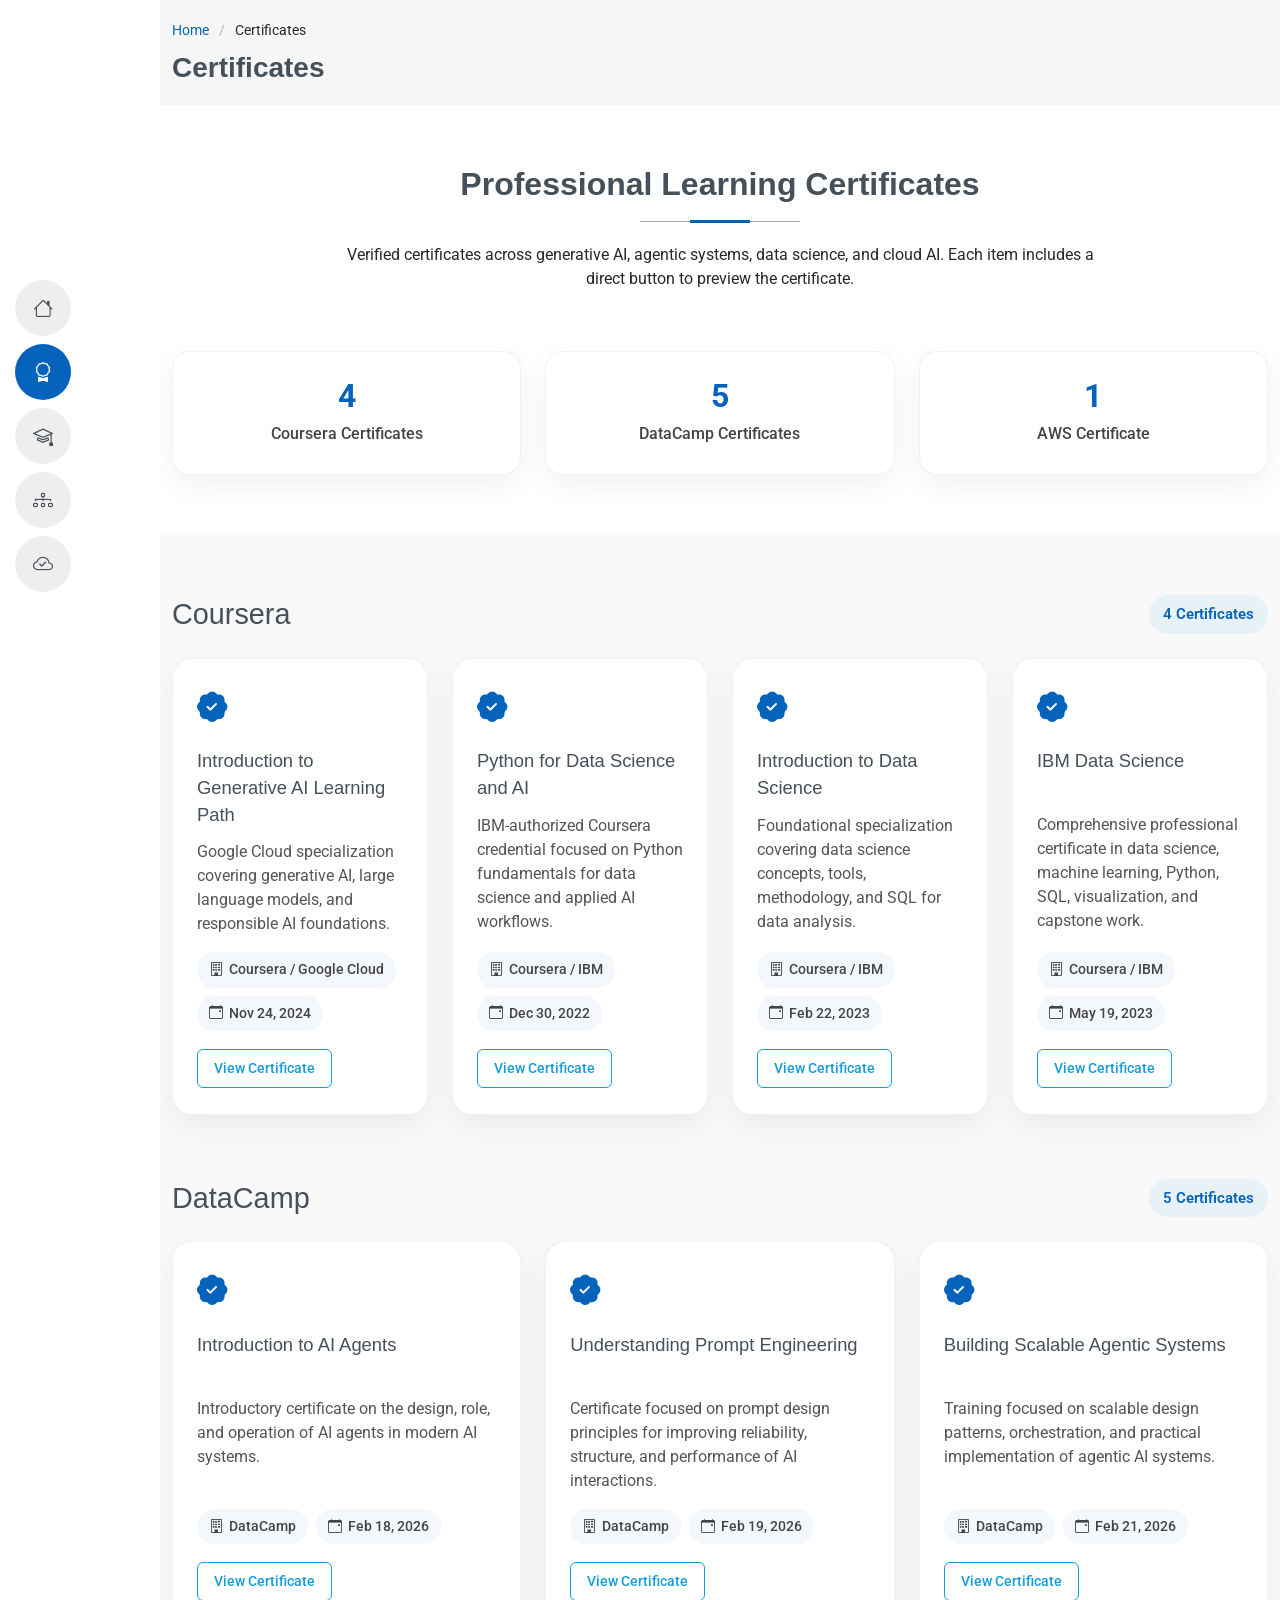
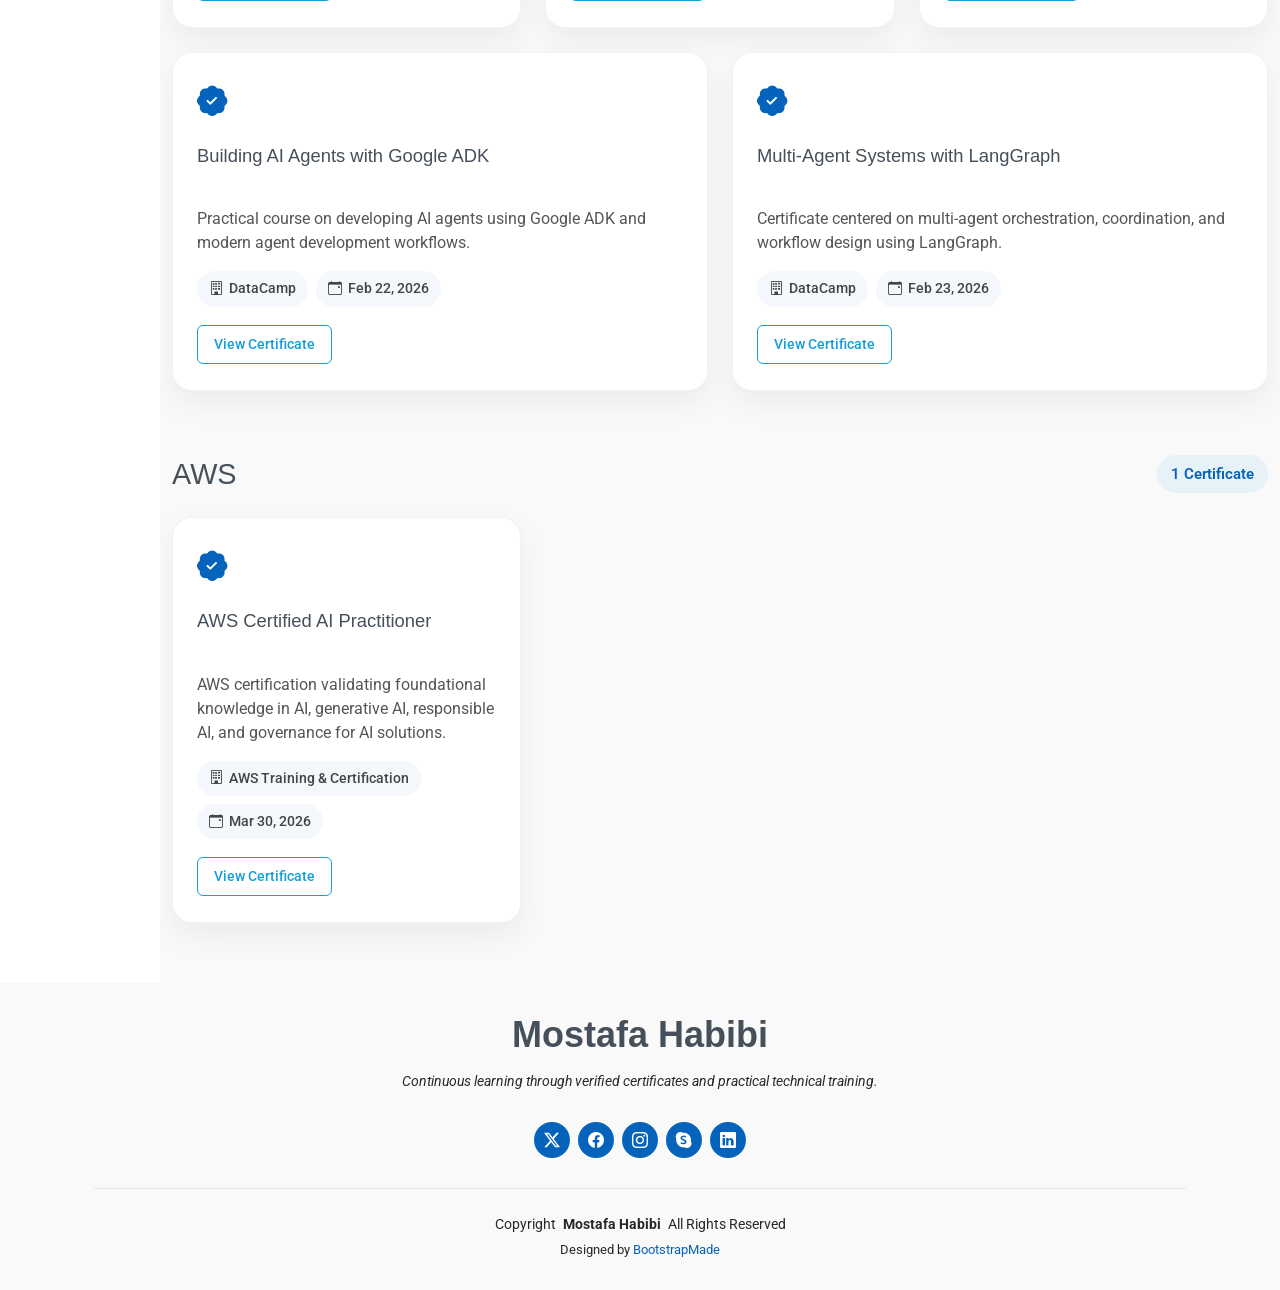
==== commit d99e6203: "Add certification page" ====
--- a/certificate.html
+++ b/certificate.html
@@ -5,42 +5,164 @@
   <meta charset="utf-8">
   <meta content="width=device-width, initial-scale=1.0" name="viewport">
   <title>Certificates - Mostafa Habibi</title>
-  <meta content="" name="description">
-  <meta content="" name="keywords">
-
-  <!-- Favicons -->
+  <meta content="Professional certificates earned by Mostafa Habibi in AI, data science, agentic systems, and AWS." name="description">
+  <meta content="Mostafa Habibi, certificates, DataCamp, Coursera, AWS, AI, Data Science" name="keywords">
+
   <link href="assets/img/favicon.png" rel="icon">
   <link href="assets/img/apple-touch-icon.png" rel="apple-touch-icon">
 
-  <!-- Fonts -->
   <link href="https://fonts.googleapis.com" rel="preconnect">
   <link href="https://fonts.gstatic.com" rel="preconnect" crossorigin>
-  <link href="https://fonts.googleapis.com/css2?family=Roboto:ital,wght@0,100;0,300;0,400;0,500;0,700;0,900;1,100;1,300;1,400;1,500;1,700;1,900&family=Poppins:ital,wght@0,100;0,200;0,300;0,400;0,500;0,600;0,700;0,800;0,900;1,100;1,200;1,300;1,400;1,500;1,600;1,700;1,800;1,900&family=Raleway:ital,wght@0,100;0,200;0,300;0,400;0,500;0,600;0,700;0,800;0,900;1,100;1,200;1,300;1,400;1,500;1,600;1,700;1,800;1,900&display=swap" rel="stylesheet">
-
-  <!-- Vendor CSS Files -->
+  <link href="https://fonts.googleapis.com/css2?family=Roboto:ital,wght@0,100;0,300;0,400;0,500;0,700;0,900;1,100;1,300;1,400;1,500;1,700;1,900&family=Poppins:ital,wght@0,100;0,200;0,300;0,400;0,500;0,600;0,700;0,800;0,900;1,100;1,200;1,300;1,400;1,500;1,600;1,700;1,800;1,900&display=swap" rel="stylesheet">
+
   <link href="assets/vendor/bootstrap/css/bootstrap.min.css" rel="stylesheet">
   <link href="assets/vendor/bootstrap-icons/bootstrap-icons.css" rel="stylesheet">
   <link href="assets/vendor/aos/aos.css" rel="stylesheet">
   <link href="assets/vendor/glightbox/css/glightbox.min.css" rel="stylesheet">
   <link href="assets/vendor/swiper/swiper-bundle.min.css" rel="stylesheet">
 
-  <!-- Main CSS File -->
   <link href="assets/css/main.css" rel="stylesheet">
-  <link href="assets/css/certificate.css" rel="stylesheet">
-
-  <!-- =======================================================
-  * Template Name: MyResume
-  * Template URL: https://bootstrapmade.com/free-html-bootstrap-template-my-resume/
-  * Updated: Jun 29 2024 with Bootstrap v5.3.3
-  * Author: BootstrapMade.com
-  * License: https://bootstrapmade.com/license/
-  ======================================================== -->
+
+  <style>
+    .certificates-page .page-title {
+      padding-bottom: 20px;
+    }
+
+    .section-subtitle {
+      max-width: 780px;
+      margin: 0 auto;
+      text-align: center;
+    }
+
+    .stats-card {
+      background: #fff;
+      border-radius: 18px;
+      padding: 28px 24px;
+      box-shadow: 0 10px 30px rgba(0, 0, 0, 0.06);
+      height: 100%;
+      text-align: center;
+      border: 1px solid rgba(39, 40, 51, 0.06);
+    }
+
+    .stats-number {
+      display: block;
+      font-size: 2rem;
+      font-weight: 700;
+      color: var(--accent-color, #149ddd);
+      line-height: 1;
+      margin-bottom: 10px;
+    }
+
+    .stats-label {
+      margin: 0;
+      color: #444;
+      font-weight: 500;
+    }
+
+    .platform-block {
+      margin-bottom: 64px;
+    }
+
+    .platform-title {
+      display: flex;
+      justify-content: space-between;
+      align-items: center;
+      gap: 16px;
+      margin-bottom: 24px;
+      flex-wrap: wrap;
+    }
+
+    .platform-title h3 {
+      margin: 0;
+      font-size: 1.8rem;
+    }
+
+    .platform-count {
+      display: inline-flex;
+      align-items: center;
+      justify-content: center;
+      padding: 8px 14px;
+      border-radius: 999px;
+      background: rgba(20, 157, 221, 0.08);
+      color: var(--accent-color, #149ddd);
+      font-weight: 600;
+      font-size: 0.95rem;
+    }
+
+    .certificate-card {
+      background: #fff;
+      border-radius: 20px;
+      padding: 26px 24px;
+      height: 100%;
+      box-shadow: 0 12px 30px rgba(0, 0, 0, 0.06);
+      border: 1px solid rgba(39, 40, 51, 0.06);
+      display: flex;
+      flex-direction: column;
+      transition: transform 0.25s ease, box-shadow 0.25s ease;
+    }
+
+    .certificate-card:hover {
+      transform: translateY(-5px);
+      box-shadow: 0 16px 40px rgba(0, 0, 0, 0.1);
+    }
+
+    .cert-icon {
+      font-size: 1.9rem;
+      color: var(--accent-color, #149ddd);
+      margin-bottom: 18px;
+    }
+
+    .certificate-card h4 {
+      font-size: 1.15rem;
+      line-height: 1.45;
+      margin-bottom: 12px;
+      min-height: 3.3rem;
+    }
+
+    .certificate-card p {
+      color: #555;
+      margin-bottom: 16px;
+      flex-grow: 1;
+    }
+
+    .cert-meta {
+      display: flex;
+      flex-wrap: wrap;
+      gap: 8px;
+      margin-bottom: 18px;
+    }
+
+    .cert-badge {
+      display: inline-flex;
+      align-items: center;
+      gap: 6px;
+      padding: 7px 12px;
+      border-radius: 999px;
+      background: #f4f7fb;
+      color: #444;
+      font-size: 0.88rem;
+      font-weight: 500;
+    }
+
+    .cert-actions {
+      display: flex;
+      gap: 10px;
+      flex-wrap: wrap;
+      margin-top: auto;
+    }
+
+    @media (max-width: 768px) {
+      .certificate-card h4 {
+        min-height: auto;
+      }
+
+    }
+  </style>
 </head>
 
 <body class="starter-page-page certificates-page">
 
   <header id="header" class="header d-flex flex-column justify-content-center">
-
     <i class="header-toggle d-xl-none bi bi-list"></i>
 
     <nav id="navmenu" class="navmenu">
@@ -48,16 +170,13 @@
         <li><a href="index.html"><i class="bi bi-house navicon"></i><span>Home</span></a></li>
         <li><a href="#certificate-overview" class="active"><i class="bi bi-award navicon"></i><span>Overview</span></a></li>
         <li><a href="#coursera"><i class="bi bi-mortarboard navicon"></i><span>Coursera</span></a></li>
-        <li><a href="#datacamp"><i class="bi bi-bar-chart-line navicon"></i><span>DataCamp</span></a></li>
-        <li><a href="#amazon"><i class="bi bi-box-seam navicon"></i><span>Amazon</span></a></li>
+        <li><a href="#datacamp"><i class="bi bi-diagram-3 navicon"></i><span>DataCamp</span></a></li>
+        <li><a href="#aws"><i class="bi bi-cloud-check navicon"></i><span>AWS</span></a></li>
       </ul>
     </nav>
-
   </header>
 
   <main class="main">
-
-    <!-- Page Title -->
     <div class="page-title" data-aos="fade">
       <div class="container">
         <nav class="breadcrumbs">
@@ -68,16 +187,15 @@
         </nav>
         <h1>Certificates</h1>
       </div>
-    </div><!-- End Page Title -->
-
-    <!-- Certificates Overview -->
+    </div>
+
     <section id="certificate-overview" class="certificates-overview section">
-
-      <!-- Section Title -->
       <div class="container section-title" data-aos="fade-up">
-        <h2>Learning Certificates</h2>
-        <p>A curated list of professional certificates completed across Coursera, DataCamp, and Amazon learning tracks.</p>
-      </div><!-- End Section Title -->
+        <h2>Professional Learning Certificates</h2>
+        <p class="section-subtitle">
+          Verified certificates across generative AI, agentic systems, data science, and cloud AI. Each item includes a direct button to preview the certificate.
+        </p>
+      </div>
 
       <div class="container">
         <div class="row g-4">
@@ -96,17 +214,14 @@
           <div class="col-md-4" data-aos="fade-up" data-aos-delay="200">
             <div class="stats-card">
               <span class="stats-number">1</span>
-              <p class="stats-label">Amazon Certificate</p>
-            </div>
-          </div>
-        </div>
-      </div>
-
-    </section><!-- /Certificates Overview -->
-
-    <!-- Certificates List -->
+              <p class="stats-label">AWS Certificate</p>
+            </div>
+          </div>
+        </div>
+      </div>
+    </section>
+
     <section id="certificates-list" class="certificates-list section light-background">
-
       <div class="container" data-aos="fade-up">
 
         <div id="coursera" class="platform-block">
@@ -114,37 +229,65 @@
             <h3>Coursera</h3>
             <span class="platform-count">4 Certificates</span>
           </div>
+
           <div class="row g-4">
             <div class="col-lg-3 col-md-6">
               <article class="certificate-card">
                 <i class="bi bi-patch-check-fill cert-icon"></i>
-                <h4>Coursera Certificate 01</h4>
-                <p>Completed through Coursera online learning platform.</p>
-                <div class="cert-meta">Provider: Coursera</div>
-              </article>
-            </div>
+                <h4>Introduction to Generative AI Learning Path</h4>
+                <p>Google Cloud specialization covering generative AI, large language models, and responsible AI foundations.</p>
+                <div class="cert-meta">
+                  <span class="cert-badge"><i class="bi bi-building"></i> Coursera / Google Cloud</span>
+                  <span class="cert-badge"><i class="bi bi-calendar-event"></i> Nov 24, 2024</span>
+                </div>
+                <div class="cert-actions">
+                  <a class="btn-paper" href="assets/certificates/coursera-introduction-to-generative-ai-learning-path.pdf" target="_blank" rel="noopener noreferrer">View Certificate</a>
+                </div>
+              </article>
+            </div>
+
             <div class="col-lg-3 col-md-6">
               <article class="certificate-card">
                 <i class="bi bi-patch-check-fill cert-icon"></i>
-                <h4>Coursera Certificate 02</h4>
-                <p>Completed through Coursera online learning platform.</p>
-                <div class="cert-meta">Provider: Coursera</div>
-              </article>
-            </div>
+                <h4>Python for Data Science and AI</h4>
+                <p>IBM-authorized Coursera credential focused on Python fundamentals for data science and applied AI workflows.</p>
+                <div class="cert-meta">
+                  <span class="cert-badge"><i class="bi bi-building"></i> Coursera / IBM</span>
+                  <span class="cert-badge"><i class="bi bi-calendar-event"></i> Dec 30, 2022</span>
+                </div>
+                <div class="cert-actions">
+                  <a class="btn-paper" href="assets/certificates/coursera-python-for-data-science-and-ai.pdf" target="_blank" rel="noopener noreferrer">View Certificate</a>
+                </div>
+              </article>
+            </div>
+
             <div class="col-lg-3 col-md-6">
               <article class="certificate-card">
                 <i class="bi bi-patch-check-fill cert-icon"></i>
-                <h4>Coursera Certificate 03</h4>
-                <p>Completed through Coursera online learning platform.</p>
-                <div class="cert-meta">Provider: Coursera</div>
-              </article>
-            </div>
+                <h4>Introduction to Data Science</h4>
+                <p>Foundational specialization covering data science concepts, tools, methodology, and SQL for data analysis.</p>
+                <div class="cert-meta">
+                  <span class="cert-badge"><i class="bi bi-building"></i> Coursera / IBM</span>
+                  <span class="cert-badge"><i class="bi bi-calendar-event"></i> Feb 22, 2023</span>
+                </div>
+                <div class="cert-actions">
+                  <a class="btn-paper" href="assets/certificates/coursera-introduction-to-data-science.pdf" target="_blank" rel="noopener noreferrer">View Certificate</a>
+                </div>
+              </article>
+            </div>
+
             <div class="col-lg-3 col-md-6">
               <article class="certificate-card">
                 <i class="bi bi-patch-check-fill cert-icon"></i>
-                <h4>Coursera Certificate 04</h4>
-                <p>Completed through Coursera online learning platform.</p>
-                <div class="cert-meta">Provider: Coursera</div>
+                <h4>IBM Data Science</h4>
+                <p>Comprehensive professional certificate in data science, machine learning, Python, SQL, visualization, and capstone work.</p>
+                <div class="cert-meta">
+                  <span class="cert-badge"><i class="bi bi-building"></i> Coursera / IBM</span>
+                  <span class="cert-badge"><i class="bi bi-calendar-event"></i> May 19, 2023</span>
+                </div>
+                <div class="cert-actions">
+                  <a class="btn-paper" href="assets/certificates/coursera-ibm-data-science.pdf" target="_blank" rel="noopener noreferrer">View Certificate</a>
+                </div>
               </article>
             </div>
           </div>
@@ -155,76 +298,117 @@
             <h3>DataCamp</h3>
             <span class="platform-count">5 Certificates</span>
           </div>
+
           <div class="row g-4">
             <div class="col-lg-4 col-md-6">
               <article class="certificate-card">
                 <i class="bi bi-patch-check-fill cert-icon"></i>
-                <h4>DataCamp Certificate 01</h4>
-                <p>Completed through DataCamp online learning platform.</p>
-                <div class="cert-meta">Provider: DataCamp</div>
-              </article>
-            </div>
+                <h4>Introduction to AI Agents</h4>
+                <p>Introductory certificate on the design, role, and operation of AI agents in modern AI systems.</p>
+                <div class="cert-meta">
+                  <span class="cert-badge"><i class="bi bi-building"></i> DataCamp</span>
+                  <span class="cert-badge"><i class="bi bi-calendar-event"></i> Feb 18, 2026</span>
+                </div>
+                <div class="cert-actions">
+                  <a class="btn-paper" href="assets/certificates/datacamp-introduction-to-ai-agents.pdf" target="_blank" rel="noopener noreferrer">View Certificate</a>
+                </div>
+              </article>
+            </div>
+
             <div class="col-lg-4 col-md-6">
               <article class="certificate-card">
                 <i class="bi bi-patch-check-fill cert-icon"></i>
-                <h4>DataCamp Certificate 02</h4>
-                <p>Completed through DataCamp online learning platform.</p>
-                <div class="cert-meta">Provider: DataCamp</div>
-              </article>
-            </div>
+                <h4>Understanding Prompt Engineering</h4>
+                <p>Certificate focused on prompt design principles for improving reliability, structure, and performance of AI interactions.</p>
+                <div class="cert-meta">
+                  <span class="cert-badge"><i class="bi bi-building"></i> DataCamp</span>
+                  <span class="cert-badge"><i class="bi bi-calendar-event"></i> Feb 19, 2026</span>
+                </div>
+                <div class="cert-actions">
+                  <a class="btn-paper" href="assets/certificates/datacamp-understanding-prompt-engineering.pdf" target="_blank" rel="noopener noreferrer">View Certificate</a>
+                </div>
+              </article>
+            </div>
+
             <div class="col-lg-4 col-md-6">
               <article class="certificate-card">
                 <i class="bi bi-patch-check-fill cert-icon"></i>
-                <h4>DataCamp Certificate 03</h4>
-                <p>Completed through DataCamp online learning platform.</p>
-                <div class="cert-meta">Provider: DataCamp</div>
-              </article>
-            </div>
+                <h4>Building Scalable Agentic Systems</h4>
+                <p>Training focused on scalable design patterns, orchestration, and practical implementation of agentic AI systems.</p>
+                <div class="cert-meta">
+                  <span class="cert-badge"><i class="bi bi-building"></i> DataCamp</span>
+                  <span class="cert-badge"><i class="bi bi-calendar-event"></i> Feb 21, 2026</span>
+                </div>
+                <div class="cert-actions">
+                  <a class="btn-paper" href="assets/certificates/datacamp-building-scalable-agentic-systems.pdf" target="_blank" rel="noopener noreferrer">View Certificate</a>
+                </div>
+              </article>
+            </div>
+
             <div class="col-lg-6 col-md-6">
               <article class="certificate-card">
                 <i class="bi bi-patch-check-fill cert-icon"></i>
-                <h4>DataCamp Certificate 04</h4>
-                <p>Completed through DataCamp online learning platform.</p>
-                <div class="cert-meta">Provider: DataCamp</div>
-              </article>
-            </div>
+                <h4>Building AI Agents with Google ADK</h4>
+                <p>Practical course on developing AI agents using Google ADK and modern agent development workflows.</p>
+                <div class="cert-meta">
+                  <span class="cert-badge"><i class="bi bi-building"></i> DataCamp</span>
+                  <span class="cert-badge"><i class="bi bi-calendar-event"></i> Feb 22, 2026</span>
+                </div>
+                <div class="cert-actions">
+                  <a class="btn-paper" href="assets/certificates/datacamp-building-ai-agents-with-google-adk.pdf" target="_blank" rel="noopener noreferrer">View Certificate</a>
+                </div>
+              </article>
+            </div>
+
             <div class="col-lg-6 col-md-6">
               <article class="certificate-card">
                 <i class="bi bi-patch-check-fill cert-icon"></i>
-                <h4>DataCamp Certificate 05</h4>
-                <p>Completed through DataCamp online learning platform.</p>
-                <div class="cert-meta">Provider: DataCamp</div>
-              </article>
-            </div>
-          </div>
-        </div>
-
-        <div id="amazon" class="platform-block mb-0">
+                <h4>Multi-Agent Systems with LangGraph</h4>
+                <p>Certificate centered on multi-agent orchestration, coordination, and workflow design using LangGraph.</p>
+                <div class="cert-meta">
+                  <span class="cert-badge"><i class="bi bi-building"></i> DataCamp</span>
+                  <span class="cert-badge"><i class="bi bi-calendar-event"></i> Feb 23, 2026</span>
+                </div>
+                <div class="cert-actions">
+                  <a class="btn-paper" href="assets/certificates/datacamp-multi-agent-systems-with-langgraph.pdf" target="_blank" rel="noopener noreferrer">View Certificate</a>
+                </div>
+              </article>
+            </div>
+          </div>
+        </div>
+
+        <div id="aws" class="platform-block mb-0">
           <div class="platform-title">
-            <h3>Amazon</h3>
+            <h3>AWS</h3>
             <span class="platform-count">1 Certificate</span>
           </div>
+
           <div class="row g-4">
             <div class="col-lg-4 col-md-6">
               <article class="certificate-card">
                 <i class="bi bi-patch-check-fill cert-icon"></i>
-                <h4>Amazon Certificate 01</h4>
-                <p>Completed through Amazon training and certification track.</p>
-                <div class="cert-meta">Provider: Amazon</div>
-              </article>
-            </div>
-          </div>
-        </div>
-
-      </div>
-
-    </section><!-- /Certificates List -->
+                <h4>AWS Certified AI Practitioner</h4>
+                <p>AWS certification validating foundational knowledge in AI, generative AI, responsible AI, and governance for AI solutions.</p>
+                <div class="cert-meta">
+                  <span class="cert-badge"><i class="bi bi-building"></i> AWS Training &amp; Certification</span>
+                  <span class="cert-badge"><i class="bi bi-calendar-event"></i> Mar 30, 2026</span>
+                </div>
+                <div class="cert-actions">
+                  <a class="btn-paper" href="assets/certificates/aws-certified-ai-practitioner.pdf" target="_blank" rel="noopener noreferrer">View Certificate</a>
+                </div>
+              </article>
+            </div>
+          </div>
+        </div>
+
+      </div>
+    </section>
   </main>
 
   <footer id="footer" class="footer position-relative light-background">
     <div class="container">
       <h3 class="sitename">Mostafa Habibi</h3>
-      <p>Continuous learning through verified certificates and practical upskilling programs.</p>
+      <p>Continuous learning through verified certificates and practical technical training.</p>
       <div class="social-links d-flex justify-content-center">
         <a href=""><i class="bi bi-twitter-x"></i></a>
         <a href=""><i class="bi bi-facebook"></i></a>
@@ -237,23 +421,15 @@
           <span>Copyright</span> <strong class="px-1 sitename">Mostafa Habibi</strong> <span>All Rights Reserved</span>
         </div>
         <div class="credits">
-          <!-- All the links in the footer should remain intact. -->
-          <!-- You can delete the links only if you've purchased the pro version. -->
-          <!-- Licensing information: https://bootstrapmade.com/license/ -->
-          <!-- Purchase the pro version with working PHP/AJAX contact form: [buy-url] -->
           Designed by <a href="https://bootstrapmade.com/">BootstrapMade</a>
         </div>
       </div>
     </div>
   </footer>
 
-  <!-- Scroll Top -->
   <a href="#" id="scroll-top" class="scroll-top d-flex align-items-center justify-content-center"><i class="bi bi-arrow-up-short"></i></a>
-
-  <!-- Preloader -->
   <div id="preloader"></div>
 
-  <!-- Vendor JS Files -->
   <script src="assets/vendor/bootstrap/js/bootstrap.bundle.min.js"></script>
   <script src="assets/vendor/php-email-form/validate.js"></script>
   <script src="assets/vendor/aos/aos.js"></script>
@@ -262,10 +438,7 @@
   <script src="assets/vendor/waypoints/noframework.waypoints.js"></script>
   <script src="assets/vendor/glightbox/js/glightbox.min.js"></script>
   <script src="assets/vendor/swiper/swiper-bundle.min.js"></script>
-
-  <!-- Main JS File -->
   <script src="assets/js/main.js"></script>
-
 </body>
 
-</html>+</html>
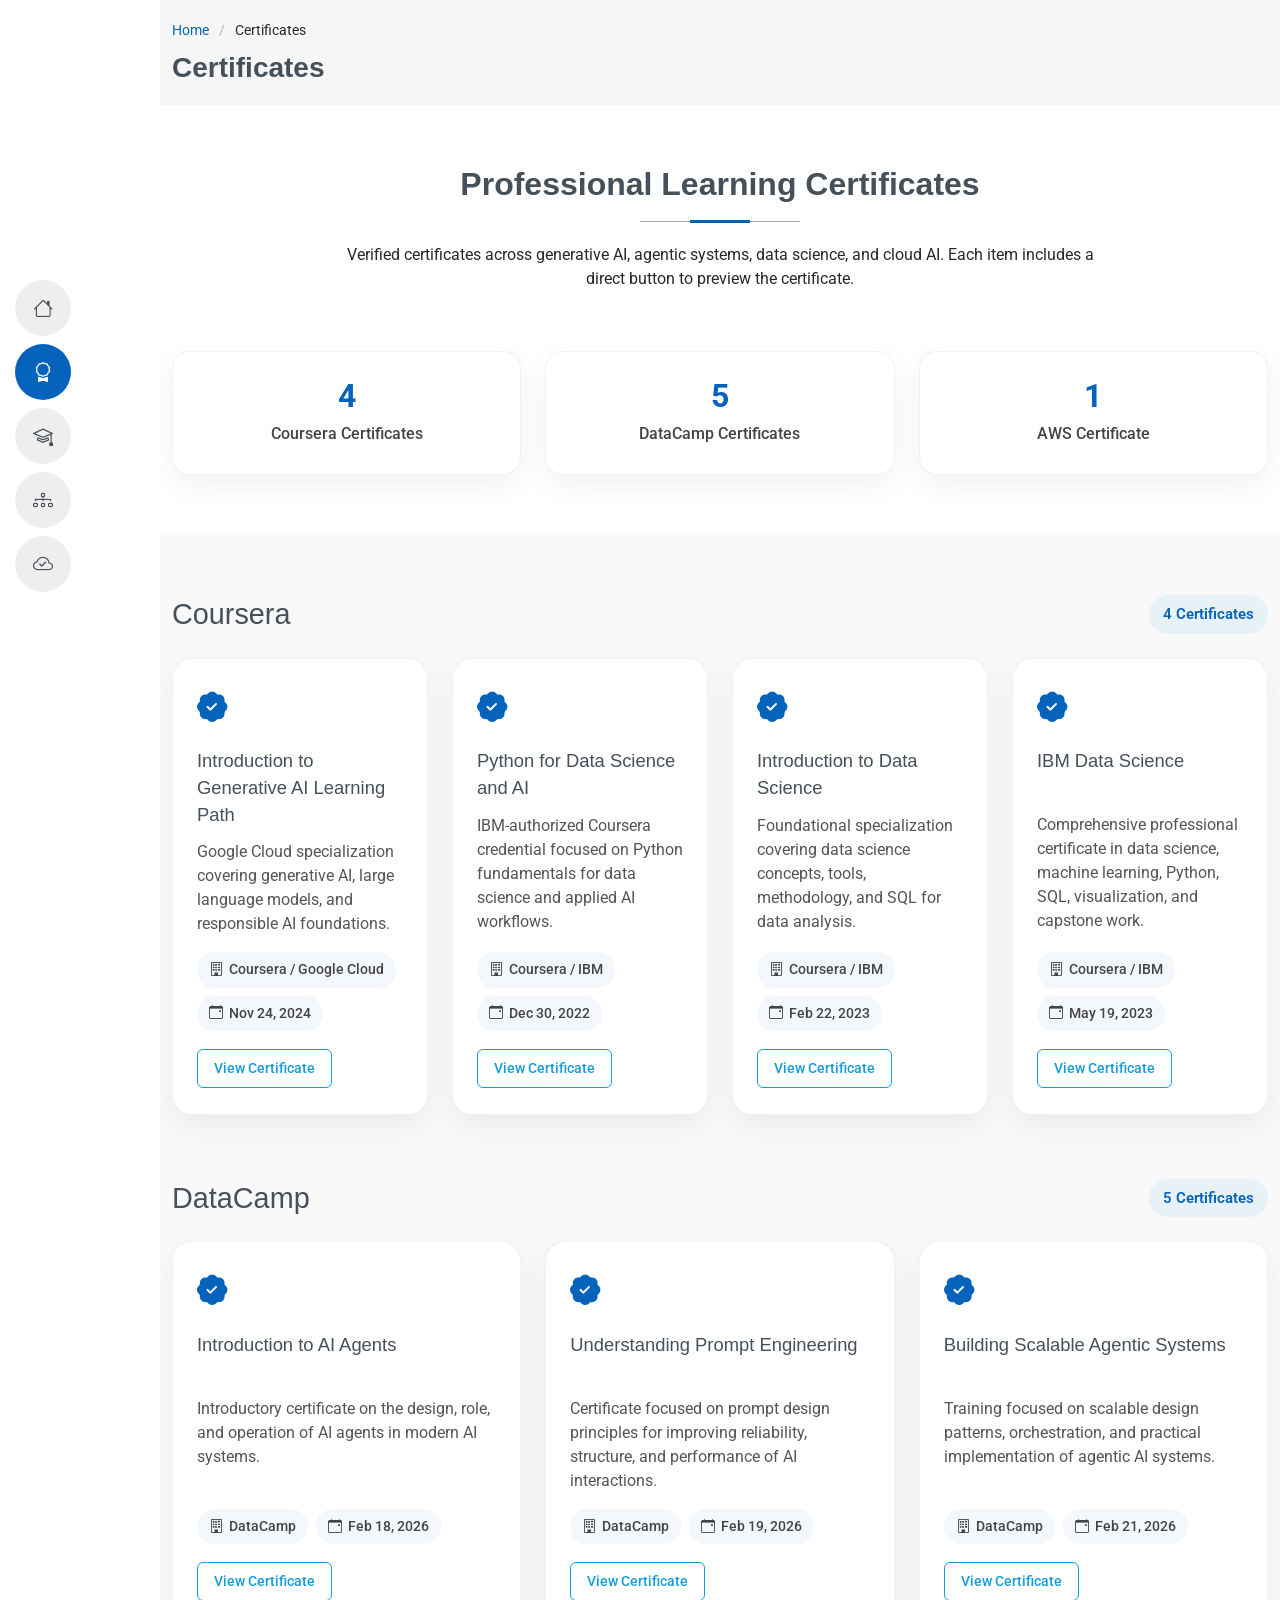
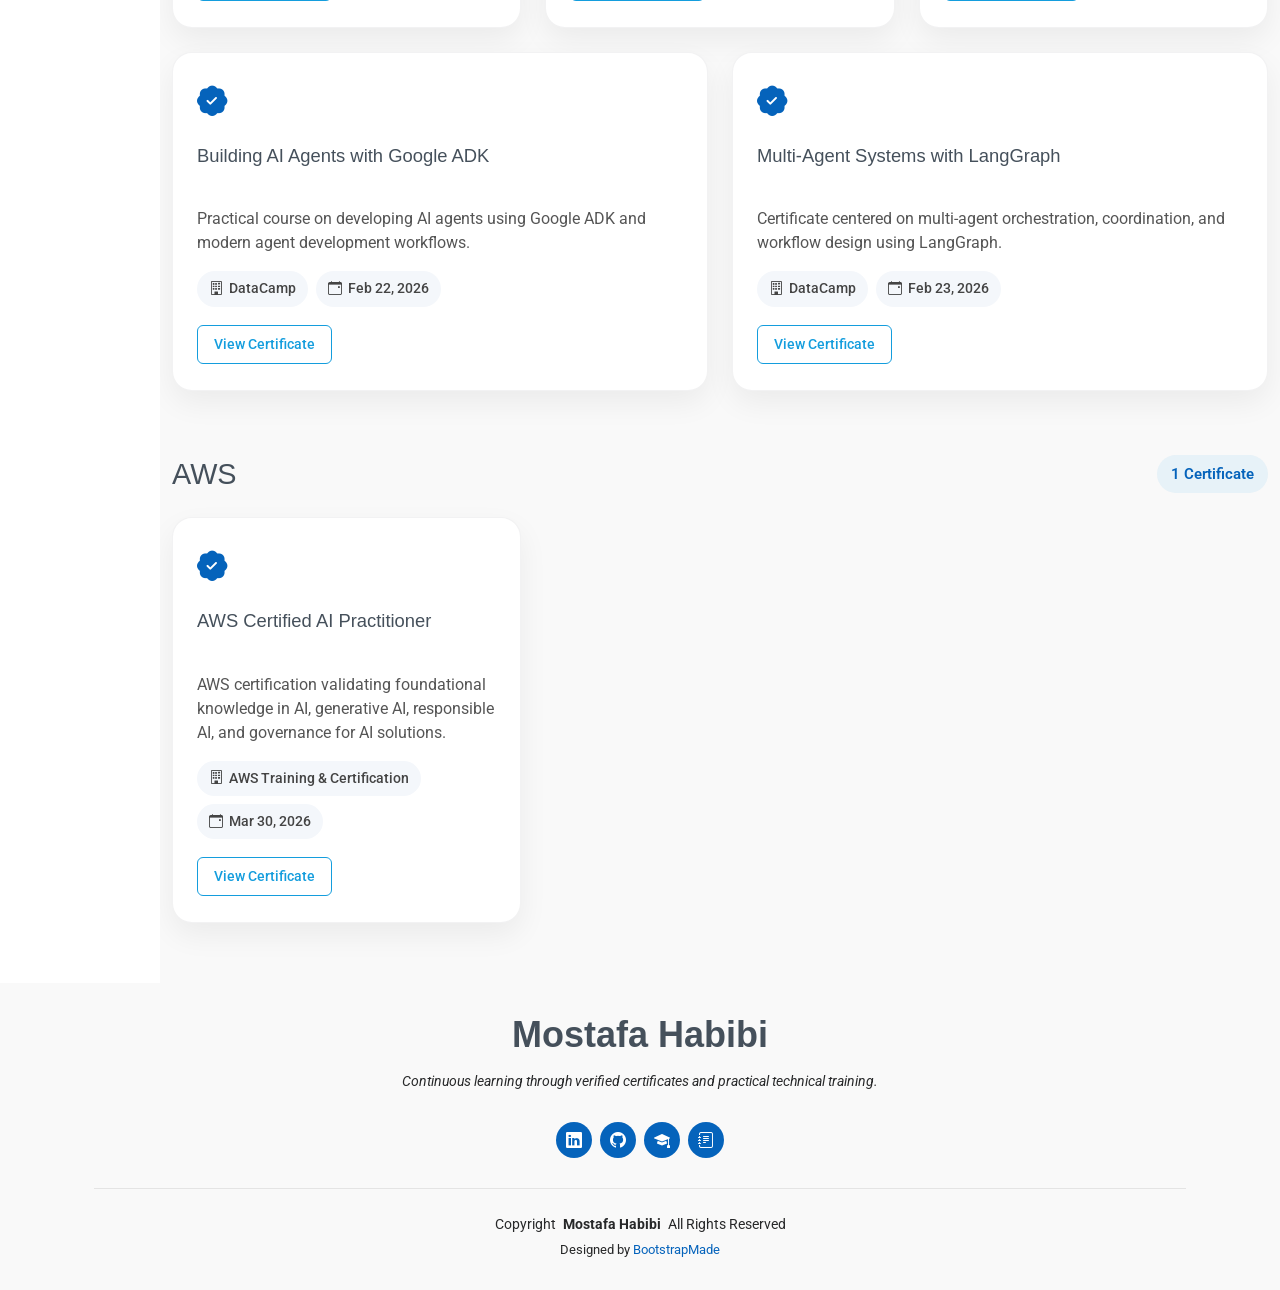
==== commit 74f96598: "Fix certificate.html footer social links; add .superpowers to .gitignore" ====
--- a/certificate.html
+++ b/certificate.html
@@ -410,11 +410,10 @@
       <h3 class="sitename">Mostafa Habibi</h3>
       <p>Continuous learning through verified certificates and practical technical training.</p>
       <div class="social-links d-flex justify-content-center">
-        <a href=""><i class="bi bi-twitter-x"></i></a>
-        <a href=""><i class="bi bi-facebook"></i></a>
-        <a href=""><i class="bi bi-instagram"></i></a>
-        <a href=""><i class="bi bi-skype"></i></a>
-        <a href=""><i class="bi bi-linkedin"></i></a>
+        <a href="https://www.linkedin.com/in/mostafa-habibi-78b841284/" target="_blank"><i class="bi bi-linkedin"></i></a>
+        <a href="https://github.com/habibi6010" target="_blank"><i class="bi bi-github"></i></a>
+        <a href="https://scholar.google.com/citations?user=dHXIkhMAAAAJ&hl=en" target="_blank"><i class="bi bi-mortarboard-fill"></i></a>
+        <a href="https://www.researchgate.net/profile/Mostafa-Habibi-11" target="_blank"><i class="bi bi-journal-text"></i></a>
       </div>
       <div class="container">
         <div class="copyright">
--- a/assets/css/main.css
+++ b/assets/css/main.css
@@ -1518,3 +1518,207 @@
     grid-template-columns: 1fr;
   }
 }
+
+/*--------------------------------------------------------------
+# Research Section
+--------------------------------------------------------------*/
+.research .service-item p {
+  font-size: 0.93rem;
+  line-height: 1.65;
+}
+
+/*--------------------------------------------------------------
+# Education Section
+--------------------------------------------------------------*/
+.education .education-item {
+  background: var(--surface-color);
+  border-radius: 10px;
+  padding: 24px 28px;
+  margin-bottom: 24px;
+  box-shadow: 0 2px 15px rgba(0, 0, 0, 0.06);
+  border-left: 4px solid var(--accent-color);
+  transition: transform 0.3s ease, box-shadow 0.3s ease;
+}
+
+.education .education-item:hover {
+  transform: translateY(-3px);
+  box-shadow: 0 6px 25px rgba(0, 0, 0, 0.1);
+}
+
+.education .education-header {
+  display: flex;
+  justify-content: space-between;
+  align-items: flex-start;
+  flex-wrap: wrap;
+  gap: 12px;
+  margin-bottom: 14px;
+}
+
+.education .education-header h3 {
+  font-size: 1.15rem;
+  margin-bottom: 4px;
+  color: var(--heading-color);
+}
+
+.education .institution {
+  display: block;
+  color: var(--accent-color);
+  font-size: 0.94rem;
+  font-weight: 500;
+}
+
+.education .education-meta {
+  text-align: right;
+  flex-shrink: 0;
+}
+
+.education .edu-date {
+  display: block;
+  font-weight: 600;
+  color: var(--heading-color);
+  font-size: 0.9rem;
+}
+
+.education .edu-gpa {
+  display: block;
+  color: #666;
+  font-size: 0.88rem;
+  margin-top: 4px;
+}
+
+.education .education-body p {
+  margin-bottom: 6px;
+  font-size: 0.94rem;
+  color: var(--default-color);
+  line-height: 1.6;
+}
+
+@media (max-width: 576px) {
+  .education .education-header {
+    flex-direction: column;
+  }
+  .education .education-meta {
+    text-align: left;
+  }
+}
+
+/*--------------------------------------------------------------
+# Experience Section
+--------------------------------------------------------------*/
+.experience .experience-item {
+  background: var(--surface-color);
+  border-radius: 10px;
+  padding: 24px 28px;
+  margin-bottom: 24px;
+  box-shadow: 0 2px 15px rgba(0, 0, 0, 0.06);
+  border-left: 4px solid var(--accent-color);
+  transition: transform 0.3s ease, box-shadow 0.3s ease;
+}
+
+.experience .experience-item:hover {
+  transform: translateY(-3px);
+  box-shadow: 0 6px 25px rgba(0, 0, 0, 0.1);
+}
+
+.experience .experience-header {
+  margin-bottom: 14px;
+}
+
+.experience .experience-header h3 {
+  font-size: 1.15rem;
+  margin-bottom: 8px;
+  color: var(--heading-color);
+}
+
+.experience .exp-meta {
+  display: flex;
+  flex-wrap: wrap;
+  gap: 16px;
+}
+
+.experience .exp-org {
+  font-size: 0.92rem;
+  color: var(--accent-color);
+  font-weight: 500;
+}
+
+.experience .exp-period {
+  font-size: 0.92rem;
+  color: #666;
+}
+
+.experience .experience-item ul {
+  margin: 0;
+  padding-left: 18px;
+}
+
+.experience .experience-item ul li {
+  margin-bottom: 8px;
+  font-size: 0.94rem;
+  color: var(--default-color);
+  line-height: 1.65;
+}
+
+/*--------------------------------------------------------------
+# Professional Service Section
+--------------------------------------------------------------*/
+.prof-service .service-card {
+  background: var(--surface-color);
+  border-radius: 10px;
+  padding: 28px;
+  height: 100%;
+  box-shadow: 0 2px 15px rgba(0, 0, 0, 0.06);
+  border-top: 4px solid var(--accent-color);
+}
+
+.prof-service .service-card h4 {
+  font-size: 1.05rem;
+  color: var(--heading-color);
+  margin-bottom: 16px;
+  font-weight: 600;
+}
+
+.prof-service .service-card ul {
+  list-style: none;
+  padding: 0;
+  margin: 0;
+}
+
+.prof-service .service-card ul li {
+  font-size: 0.94rem;
+  padding: 8px 0;
+  color: var(--default-color);
+  border-bottom: 1px solid rgba(0, 0, 0, 0.05);
+  line-height: 1.5;
+}
+
+.prof-service .service-card ul li:last-child {
+  border-bottom: none;
+}
+
+/*--------------------------------------------------------------
+# Paper Citation Style
+--------------------------------------------------------------*/
+.paper-citation {
+  font-size: 0.88rem;
+  color: #555;
+  font-style: italic;
+  margin-bottom: 10px;
+  line-height: 1.5;
+}
+
+.paper-citation strong {
+  font-style: normal;
+  color: var(--accent-color);
+}
+
+.paper-badge-status {
+  display: inline-block;
+  background: rgba(5, 99, 187, 0.08);
+  color: var(--accent-color);
+  font-size: 0.8rem;
+  font-weight: 600;
+  padding: 3px 10px;
+  border-radius: 4px;
+  margin-bottom: 10px;
+}
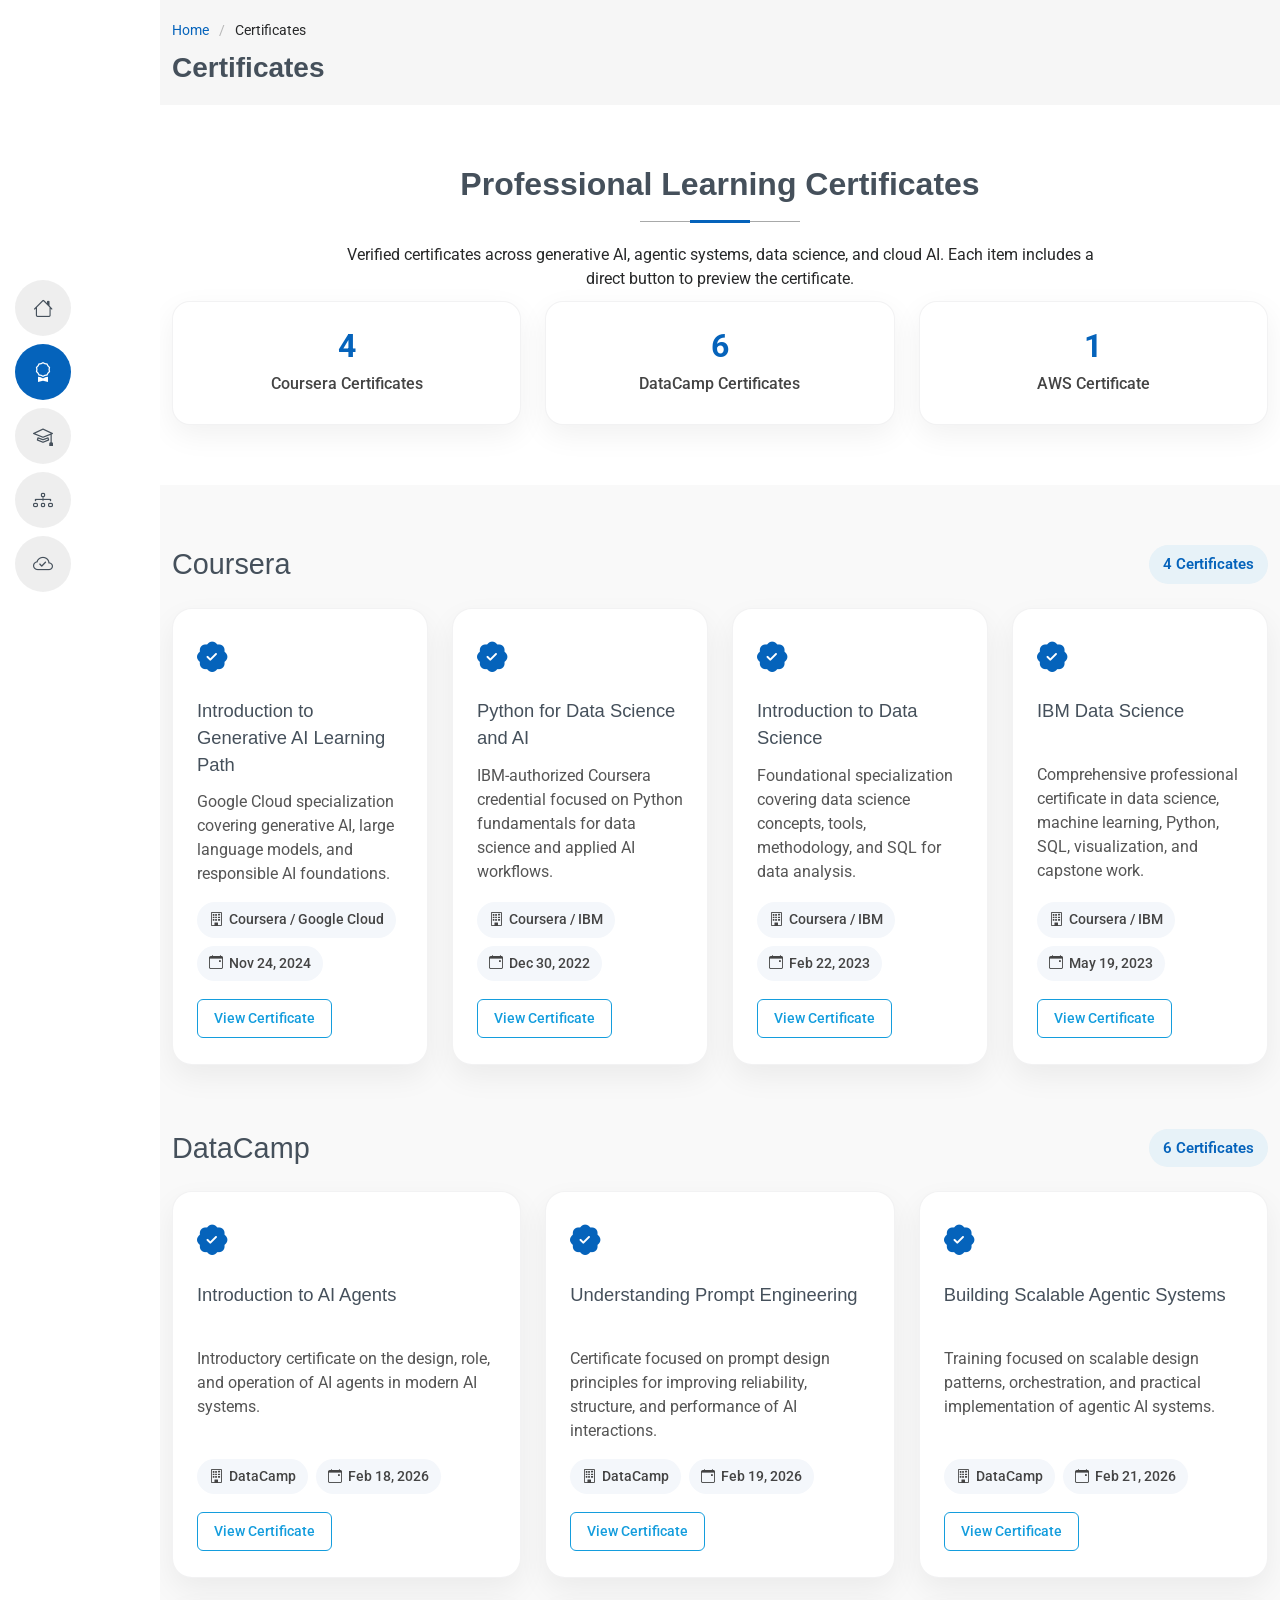
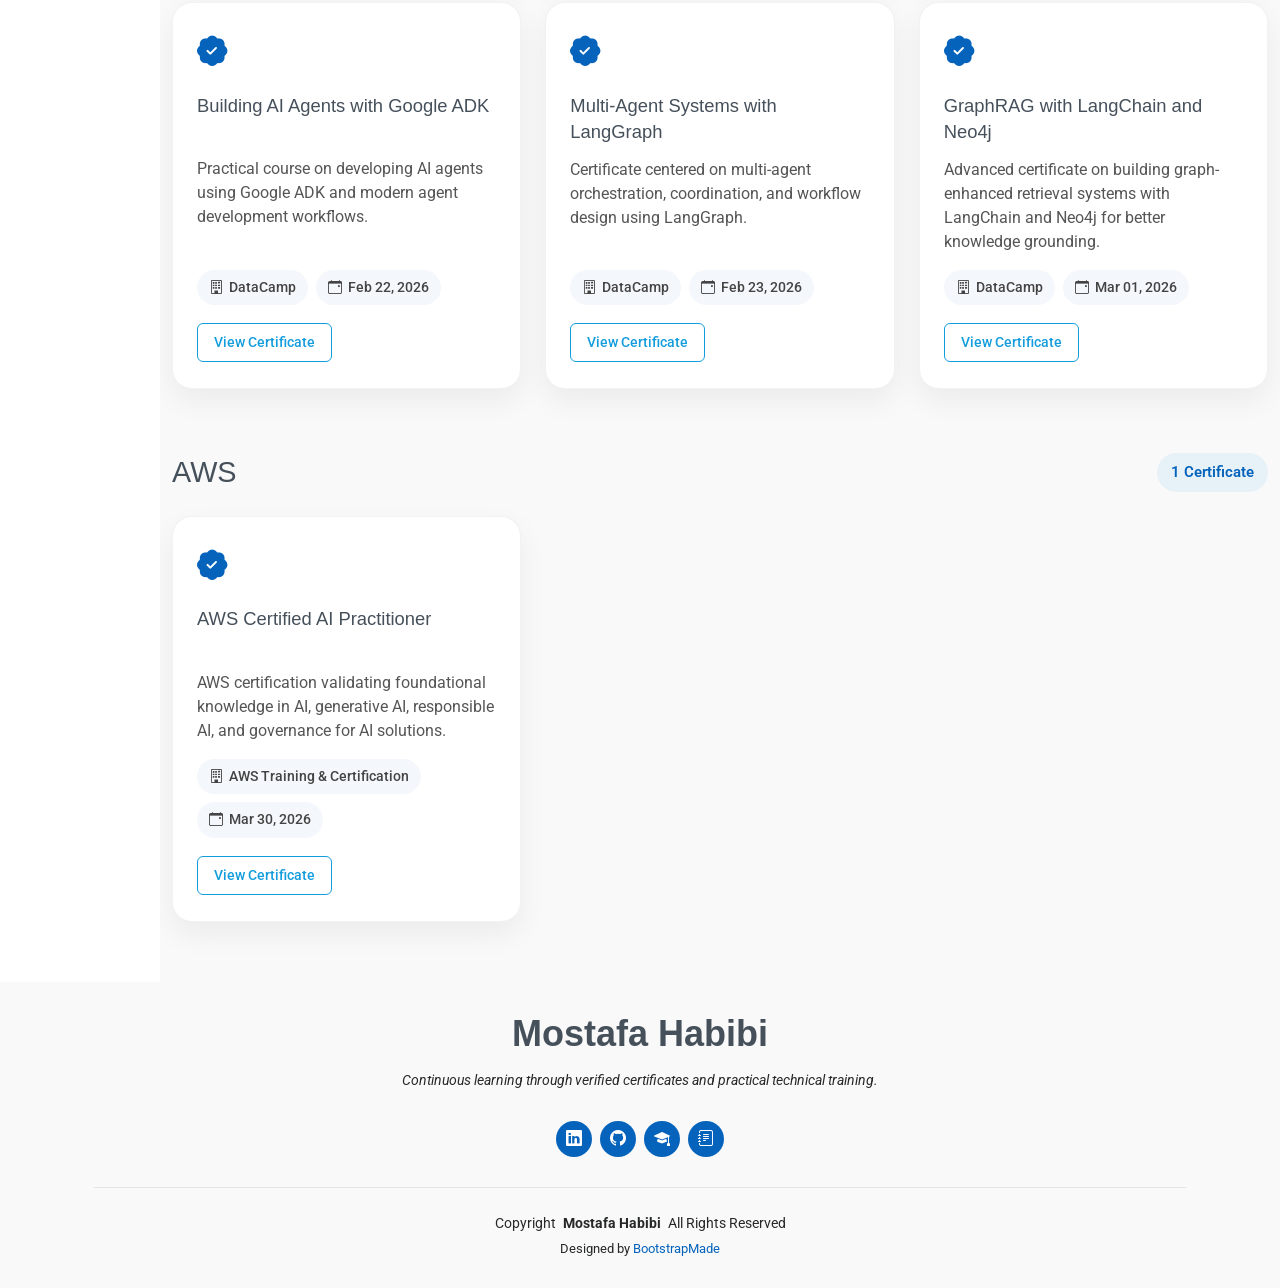
==== commit 5908b3bf: "New Certificate" ====
--- a/certificate.html
+++ b/certificate.html
@@ -207,7 +207,7 @@
           </div>
           <div class="col-md-4" data-aos="fade-up" data-aos-delay="150">
             <div class="stats-card">
-              <span class="stats-number">5</span>
+              <span class="stats-number">6</span>
               <p class="stats-label">DataCamp Certificates</p>
             </div>
           </div>
@@ -296,7 +296,7 @@
         <div id="datacamp" class="platform-block">
           <div class="platform-title">
             <h3>DataCamp</h3>
-            <span class="platform-count">5 Certificates</span>
+            <span class="platform-count">6 Certificates</span>
           </div>
 
           <div class="row g-4">
@@ -345,7 +345,7 @@
               </article>
             </div>
 
-            <div class="col-lg-6 col-md-6">
+            <div class="col-lg-4 col-md-6">
               <article class="certificate-card">
                 <i class="bi bi-patch-check-fill cert-icon"></i>
                 <h4>Building AI Agents with Google ADK</h4>
@@ -360,7 +360,7 @@
               </article>
             </div>
 
-            <div class="col-lg-6 col-md-6">
+            <div class="col-lg-4 col-md-6">
               <article class="certificate-card">
                 <i class="bi bi-patch-check-fill cert-icon"></i>
                 <h4>Multi-Agent Systems with LangGraph</h4>
@@ -371,6 +371,21 @@
                 </div>
                 <div class="cert-actions">
                   <a class="btn-paper" href="assets/certificates/datacamp-multi-agent-systems-with-langgraph.pdf" target="_blank" rel="noopener noreferrer">View Certificate</a>
+                </div>
+              </article>
+            </div>
+
+            <div class="col-lg-4 col-md-6">
+              <article class="certificate-card">
+                <i class="bi bi-patch-check-fill cert-icon"></i>
+                <h4>GraphRAG with LangChain and Neo4j</h4>
+                <p>Advanced certificate on building graph-enhanced retrieval systems with LangChain and Neo4j for better knowledge grounding.</p>
+                <div class="cert-meta">
+                  <span class="cert-badge"><i class="bi bi-building"></i> DataCamp</span>
+                  <span class="cert-badge"><i class="bi bi-calendar-event"></i> Mar 01, 2026</span>
+                </div>
+                <div class="cert-actions">
+                  <a class="btn-paper" href="assets/certificates/datacamp-graphRAG-with-LangChain-and-Neo4j.pdf" target="_blank" rel="noopener noreferrer">View Certificate</a>
                 </div>
               </article>
             </div>
@@ -410,10 +425,10 @@
       <h3 class="sitename">Mostafa Habibi</h3>
       <p>Continuous learning through verified certificates and practical technical training.</p>
       <div class="social-links d-flex justify-content-center">
-        <a href="https://www.linkedin.com/in/mostafa-habibi-78b841284/" target="_blank"><i class="bi bi-linkedin"></i></a>
-        <a href="https://github.com/habibi6010" target="_blank"><i class="bi bi-github"></i></a>
-        <a href="https://scholar.google.com/citations?user=dHXIkhMAAAAJ&hl=en" target="_blank"><i class="bi bi-mortarboard-fill"></i></a>
-        <a href="https://www.researchgate.net/profile/Mostafa-Habibi-11" target="_blank"><i class="bi bi-journal-text"></i></a>
+        <a href="https://www.linkedin.com/in/mostafa-habibi-78b841284/" target="_blank" rel="noopener"><i class="bi bi-linkedin"></i></a>
+        <a href="https://github.com/habibi6010" target="_blank" rel="noopener"><i class="bi bi-github"></i></a>
+        <a href="https://scholar.google.com/citations?user=dHXIkhMAAAAJ&hl=en" target="_blank" rel="noopener"><i class="bi bi-mortarboard-fill"></i></a>
+        <a href="https://www.researchgate.net/profile/Mostafa-Habibi-11" target="_blank" rel="noopener"><i class="bi bi-journal-text"></i></a>
       </div>
       <div class="container">
         <div class="copyright">
--- a/assets/css/main.css
+++ b/assets/css/main.css
@@ -470,7 +470,7 @@
 --------------------------------------------------------------*/
 .section-title {
   text-align: center;
-  padding-bottom: 60px;
+  padding-bottom: 10px;
   position: relative;
 }
 
@@ -619,6 +619,14 @@
   margin-right: 5px;
   color: var(--accent-color);
   line-height: 0;
+}
+
+.about .profile-img {
+  max-width: 260px;
+  width: 100%;
+  height: auto;
+  display: block;
+  margin: 0 auto;
 }
 
 /*--------------------------------------------------------------
@@ -1722,3 +1730,78 @@
   border-radius: 4px;
   margin-bottom: 10px;
 }
+
+/*--------------------------------------------------------------
+# Skill Tag Groups
+--------------------------------------------------------------*/
+.skill-group {
+  margin-bottom: 1.5rem;
+}
+
+.skill-group-label {
+  display: inline-block;
+  font-weight: 600;
+  color: var(--accent-color);
+  min-width: 180px;
+  margin-bottom: 0.5rem;
+}
+
+.skill-tags {
+  display: flex;
+  flex-wrap: wrap;
+  gap: 0.4rem;
+}
+
+.skill-tag {
+  background-color: color-mix(in srgb, var(--accent-color) 10%, transparent);
+  color: var(--heading-color);
+  border: 1px solid color-mix(in srgb, var(--accent-color) 30%, transparent);
+  border-radius: 20px;
+  padding: 0.2rem 0.75rem;
+  font-size: 0.82rem;
+  white-space: nowrap;
+}
+
+/*--------------------------------------------------------------
+# Awards Strip
+--------------------------------------------------------------*/
+.awards-strip {
+  display: flex;
+  flex-direction: column;
+  flex-wrap: wrap;
+  gap: 1.5rem;
+  justify-content: center;
+}
+
+.award-strip-item {
+  display: flex;
+  align-items: flex-start;
+  gap: 1rem;
+  background: var(--surface-color);
+  border: 1px solid color-mix(in srgb, var(--default-color) 10%, transparent);
+  border-radius: 8px;
+  padding: 1.25rem 1.5rem;
+  flex: 1 1 280px;
+  max-width: 420px;
+}
+
+.award-strip-item i {
+  font-size: 2rem;
+  color: var(--accent-color);
+  flex-shrink: 0;
+  margin-top: 0.1rem;
+}
+
+.award-strip-item h4 {
+  margin: 0 0 0.25rem 0;
+  font-size: 1rem;
+  font-weight: 600;
+  color: var(--heading-color);
+}
+
+.award-strip-item p {
+  margin: 0;
+  font-size: 0.875rem;
+  color: var(--default-color);
+  opacity: 0.8;
+}
